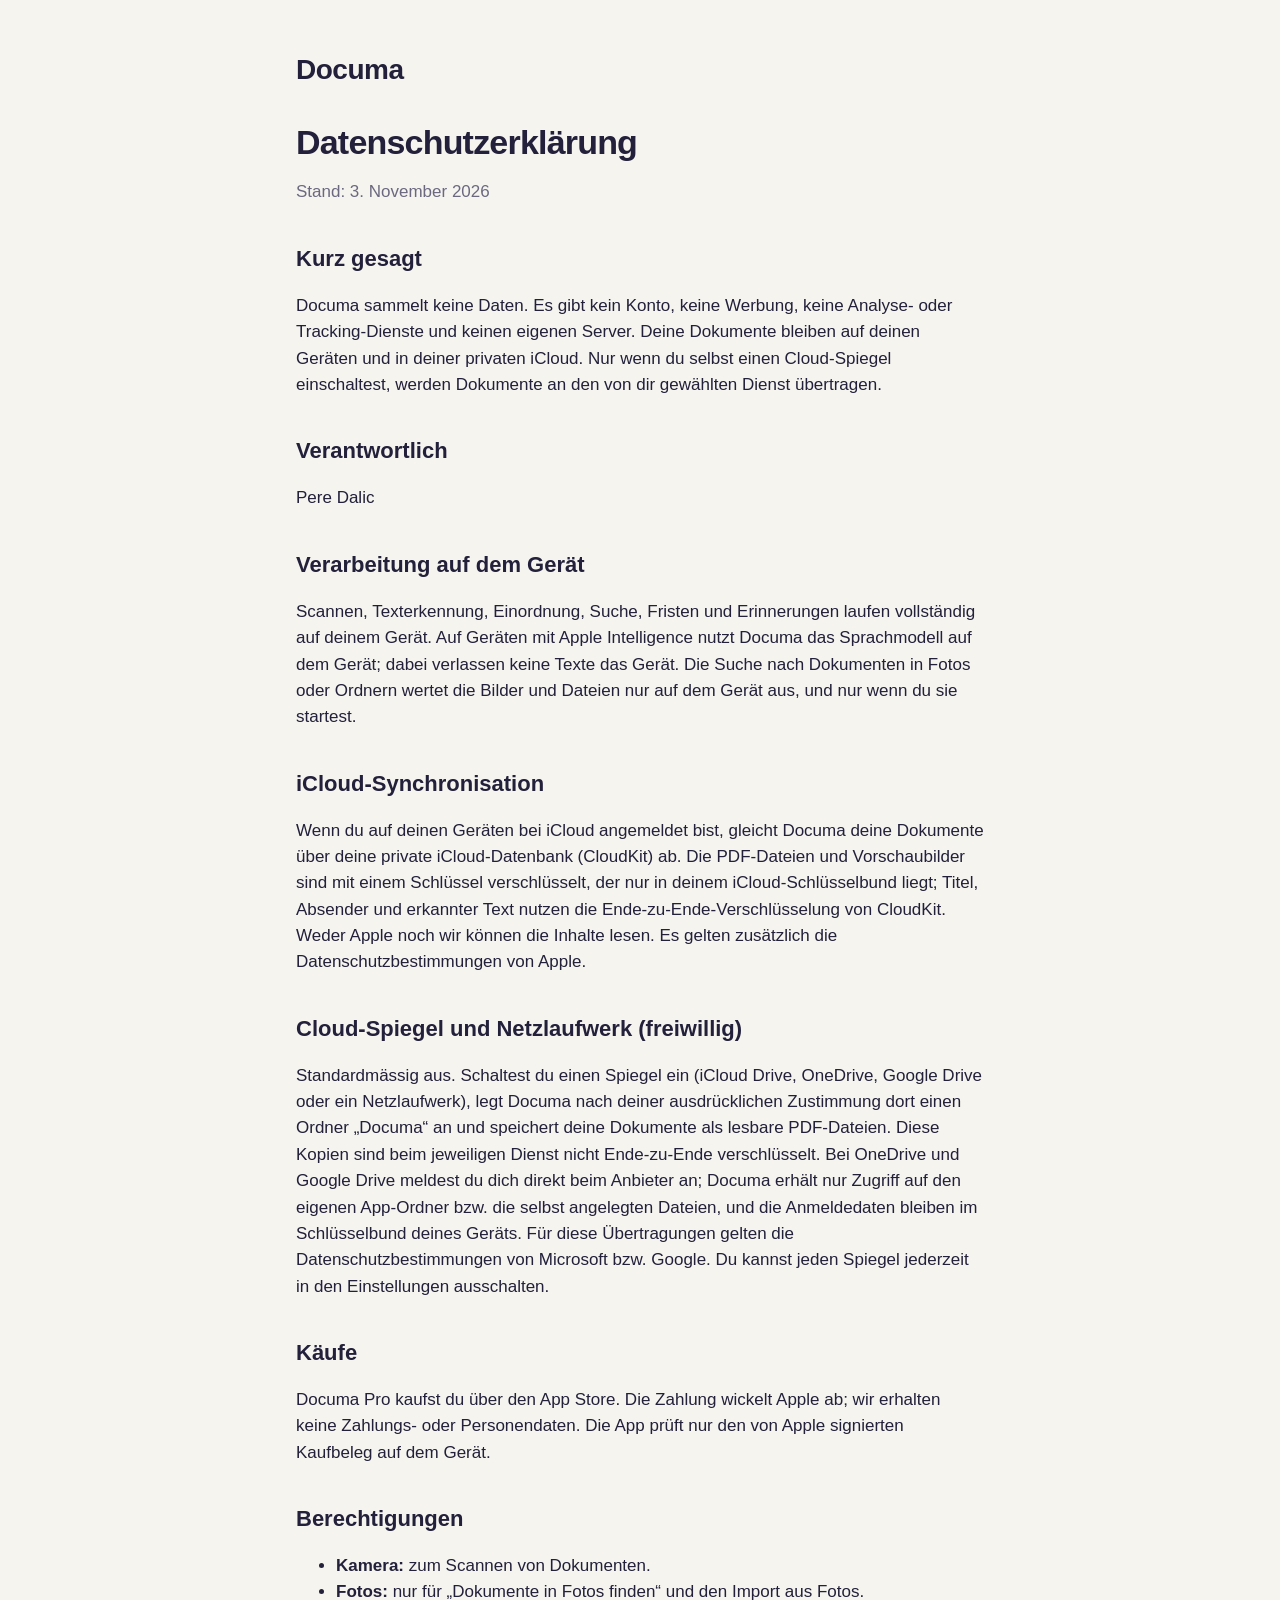
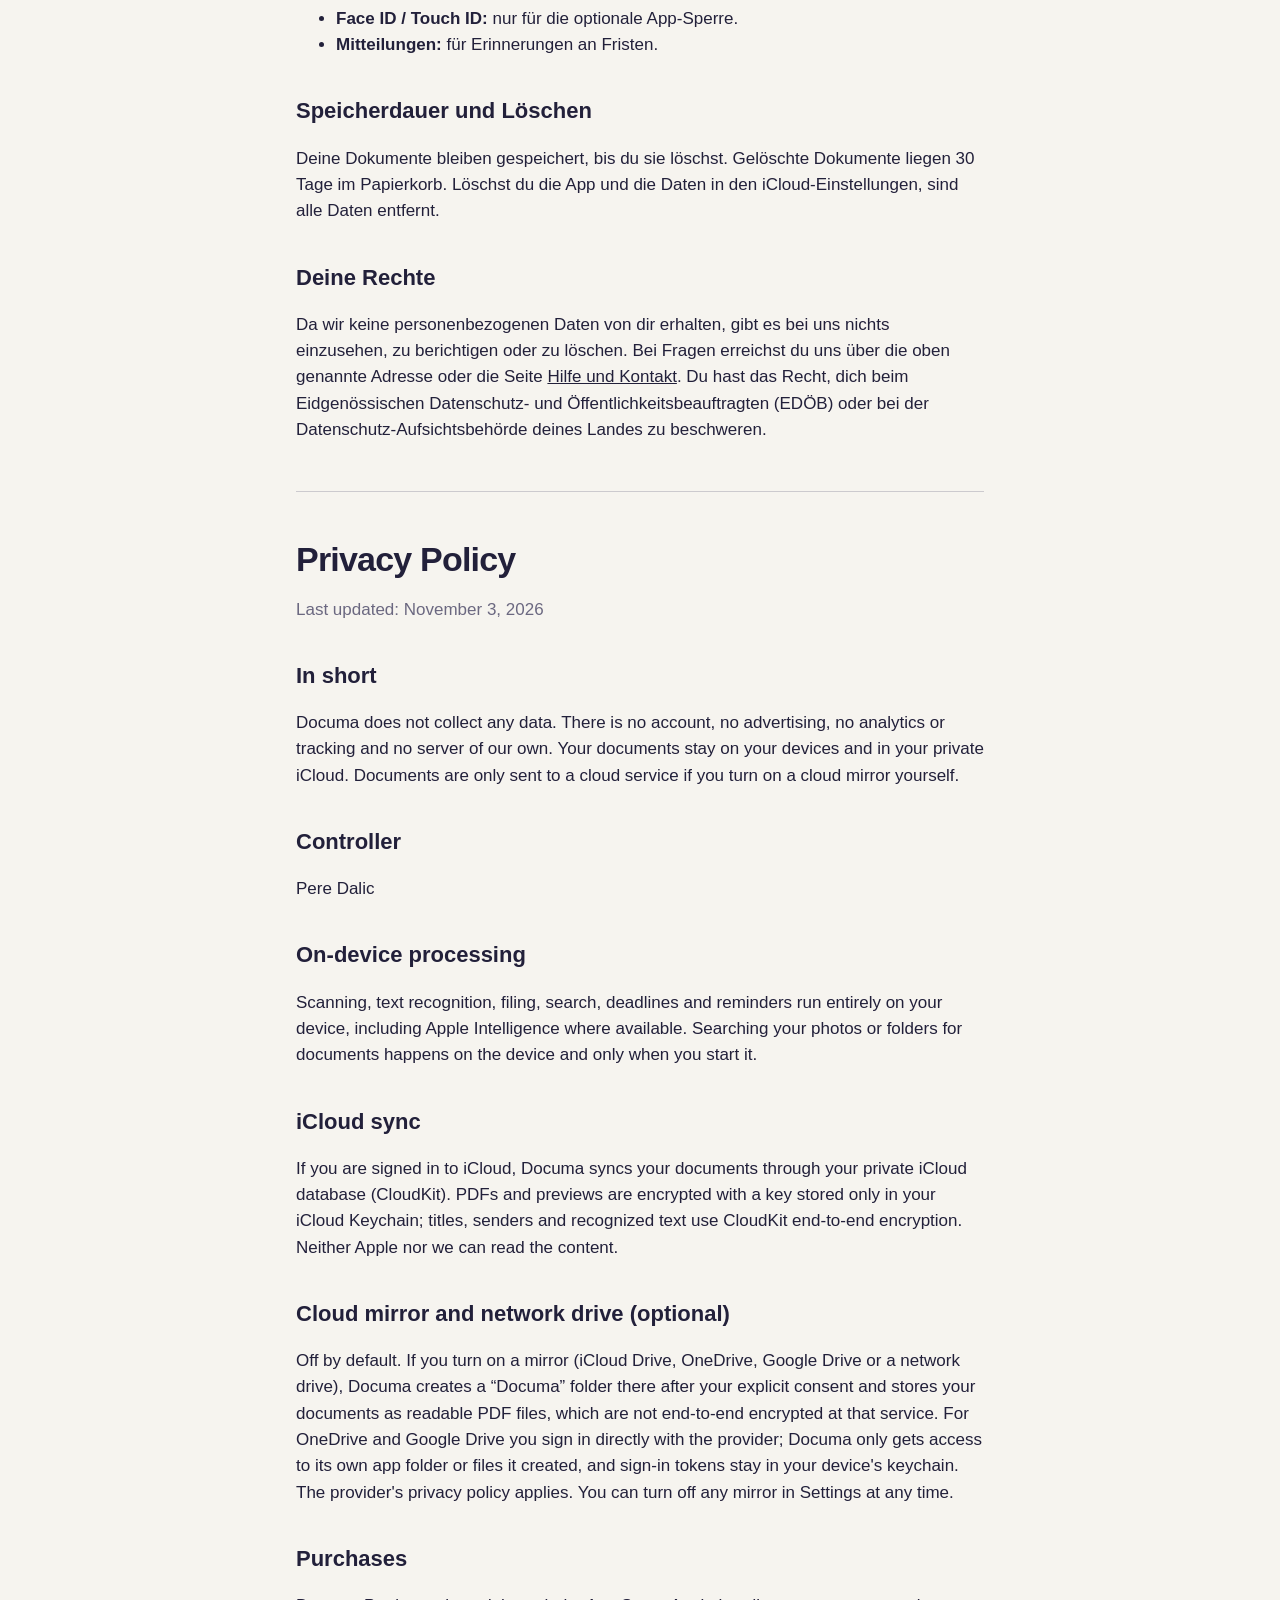
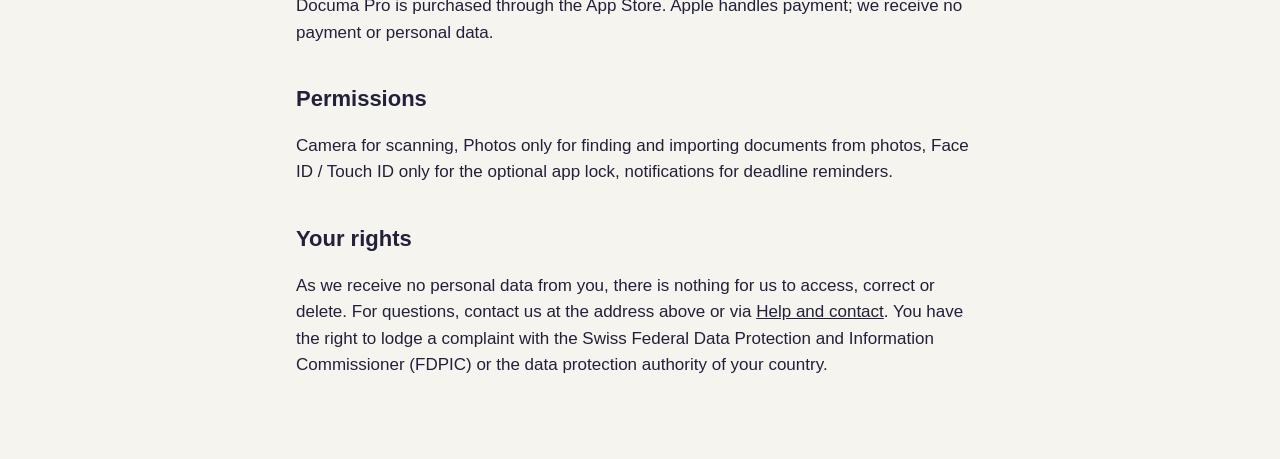
==== datenschutz.html @ 5e6782a6 "Webseite Documa: Startseite, Hilfe, Datenschutzerklärung" ====
<!doctype html>
<html lang="de">
<head>
<meta charset="utf-8">
<meta name="viewport" content="width=device-width, initial-scale=1">
<title>Datenschutz – Documa</title>
<link rel="stylesheet" href="style.css">
</head>
<body>
<main>
  <header><a href="./">Documa</a></header>
  <h1>Datenschutzerklärung</h1>
  <p class="muted">Stand: 3. November 2026</p>

  <h2>Kurz gesagt</h2>
  <p>Documa sammelt keine Daten. Es gibt kein Konto, keine Werbung, keine Analyse- oder Tracking-Dienste und keinen eigenen Server. Deine Dokumente bleiben auf deinen Geräten und in deiner privaten iCloud. Nur wenn du selbst einen Cloud-Spiegel einschaltest, werden Dokumente an den von dir gewählten Dienst übertragen.</p>

  <h2>Verantwortlich</h2>
  <p>Pere Dalic</p>

  <h2>Verarbeitung auf dem Gerät</h2>
  <p>Scannen, Texterkennung, Einordnung, Suche, Fristen und Erinnerungen laufen vollständig auf deinem Gerät. Auf Geräten mit Apple Intelligence nutzt Documa das Sprachmodell auf dem Gerät; dabei verlassen keine Texte das Gerät. Die Suche nach Dokumenten in Fotos oder Ordnern wertet die Bilder und Dateien nur auf dem Gerät aus, und nur wenn du sie startest.</p>

  <h2>iCloud-Synchronisation</h2>
  <p>Wenn du auf deinen Geräten bei iCloud angemeldet bist, gleicht Documa deine Dokumente über deine private iCloud-Datenbank (CloudKit) ab. Die PDF-Dateien und Vorschaubilder sind mit einem Schlüssel verschlüsselt, der nur in deinem iCloud-Schlüsselbund liegt; Titel, Absender und erkannter Text nutzen die Ende-zu-Ende-Verschlüsselung von CloudKit. Weder Apple noch wir können die Inhalte lesen. Es gelten zusätzlich die Datenschutzbestimmungen von Apple.</p>

  <h2>Cloud-Spiegel und Netzlaufwerk (freiwillig)</h2>
  <p>Standardmässig aus. Schaltest du einen Spiegel ein (iCloud Drive, OneDrive, Google Drive oder ein Netzlaufwerk), legt Documa nach deiner ausdrücklichen Zustimmung dort einen Ordner „Documa“ an und speichert deine Dokumente als lesbare PDF-Dateien. Diese Kopien sind beim jeweiligen Dienst nicht Ende-zu-Ende verschlüsselt. Bei OneDrive und Google Drive meldest du dich direkt beim Anbieter an; Documa erhält nur Zugriff auf den eigenen App-Ordner bzw. die selbst angelegten Dateien, und die Anmeldedaten bleiben im Schlüsselbund deines Geräts. Für diese Übertragungen gelten die Datenschutzbestimmungen von Microsoft bzw. Google. Du kannst jeden Spiegel jederzeit in den Einstellungen ausschalten.</p>

  <h2>Käufe</h2>
  <p>Documa Pro kaufst du über den App Store. Die Zahlung wickelt Apple ab; wir erhalten keine Zahlungs- oder Personendaten. Die App prüft nur den von Apple signierten Kaufbeleg auf dem Gerät.</p>

  <h2>Berechtigungen</h2>
  <ul>
    <li><strong>Kamera:</strong> zum Scannen von Dokumenten.</li>
    <li><strong>Fotos:</strong> nur für „Dokumente in Fotos finden“ und den Import aus Fotos.</li>
    <li><strong>Face ID / Touch ID:</strong> nur für die optionale App-Sperre.</li>
    <li><strong>Mitteilungen:</strong> für Erinnerungen an Fristen.</li>
  </ul>

  <h2>Speicherdauer und Löschen</h2>
  <p>Deine Dokumente bleiben gespeichert, bis du sie löschst. Gelöschte Dokumente liegen 30 Tage im Papierkorb. Löschst du die App und die Daten in den iCloud-Einstellungen, sind alle Daten entfernt.</p>

  <h2>Deine Rechte</h2>
  <p>Da wir keine personenbezogenen Daten von dir erhalten, gibt es bei uns nichts einzusehen, zu berichtigen oder zu löschen. Bei Fragen erreichst du uns über die oben genannte Adresse oder die Seite <a href="support.html">Hilfe und Kontakt</a>. Du hast das Recht, dich beim Eidgenössischen Datenschutz- und Öffentlichkeitsbeauftragten (EDÖB) oder bei der Datenschutz-Aufsichtsbehörde deines Landes zu beschweren.</p>

  <hr>
  <section id="en" lang="en">
  <h1>Privacy Policy</h1>
  <p class="muted">Last updated: November 3, 2026</p>
  <h2>In short</h2>
  <p>Documa does not collect any data. There is no account, no advertising, no analytics or tracking and no server of our own. Your documents stay on your devices and in your private iCloud. Documents are only sent to a cloud service if you turn on a cloud mirror yourself.</p>
  <h2>Controller</h2>
  <p>Pere Dalic</p>
  <h2>On-device processing</h2>
  <p>Scanning, text recognition, filing, search, deadlines and reminders run entirely on your device, including Apple Intelligence where available. Searching your photos or folders for documents happens on the device and only when you start it.</p>
  <h2>iCloud sync</h2>
  <p>If you are signed in to iCloud, Documa syncs your documents through your private iCloud database (CloudKit). PDFs and previews are encrypted with a key stored only in your iCloud Keychain; titles, senders and recognized text use CloudKit end-to-end encryption. Neither Apple nor we can read the content.</p>
  <h2>Cloud mirror and network drive (optional)</h2>
  <p>Off by default. If you turn on a mirror (iCloud Drive, OneDrive, Google Drive or a network drive), Documa creates a “Documa” folder there after your explicit consent and stores your documents as readable PDF files, which are not end-to-end encrypted at that service. For OneDrive and Google Drive you sign in directly with the provider; Documa only gets access to its own app folder or files it created, and sign-in tokens stay in your device's keychain. The provider's privacy policy applies. You can turn off any mirror in Settings at any time.</p>
  <h2>Purchases</h2>
  <p>Documa Pro is purchased through the App Store. Apple handles payment; we receive no payment or personal data.</p>
  <h2>Permissions</h2>
  <p>Camera for scanning, Photos only for finding and importing documents from photos, Face ID / Touch ID only for the optional app lock, notifications for deadline reminders.</p>
  <h2>Your rights</h2>
  <p>As we receive no personal data from you, there is nothing for us to access, correct or delete. For questions, contact us at the address above or via <a href="support.html#en">Help and contact</a>. You have the right to lodge a complaint with the Swiss Federal Data Protection and Information Commissioner (FDPIC) or the data protection authority of your country.</p>
  </section>
</main>
</body>
</html>
---- style.css ----
:root {
  --paper: #f6f4ef;
  --surface: #ffffff;
  --ink: #22203a;
  --muted: #6b6880;
  --accent: #ffc94a;
}
@media (prefers-color-scheme: dark) {
  :root { --paper: #18172a; --surface: #25243b; --ink: #f1eff8; --muted: #a9a6bf; }
}
* { box-sizing: border-box; }
body {
  margin: 0;
  background: var(--paper);
  color: var(--ink);
  font: 17px/1.55 -apple-system, BlinkMacSystemFont, "Segoe UI", Roboto, sans-serif;
}
main { max-width: 720px; margin: 0 auto; padding: 48px 16px 64px; }
header a { color: var(--ink); text-decoration: none; font-weight: 800; font-size: 28px; letter-spacing: -0.5px; }
h1 { font-size: 34px; line-height: 1.15; letter-spacing: -0.8px; margin: 32px 0 8px; }
h2 { font-size: 22px; margin: 36px 0 8px; }
h3 { font-size: 17px; margin: 24px 0 4px; }
p, li { color: var(--ink); }
.muted { color: var(--muted); }
.card { background: var(--surface); border-radius: 20px; padding: 20px 24px; margin: 16px 0; }
a { color: var(--ink); }
.button { display: inline-block; background: var(--accent); color: #22203a; font-weight: 700; padding: 12px 22px; border-radius: 999px; text-decoration: none; }
nav { display: flex; gap: 20px; flex-wrap: wrap; margin-top: 8px; }
hr { border: 0; border-top: 1px solid color-mix(in srgb, var(--muted) 30%, transparent); margin: 48px 0; }
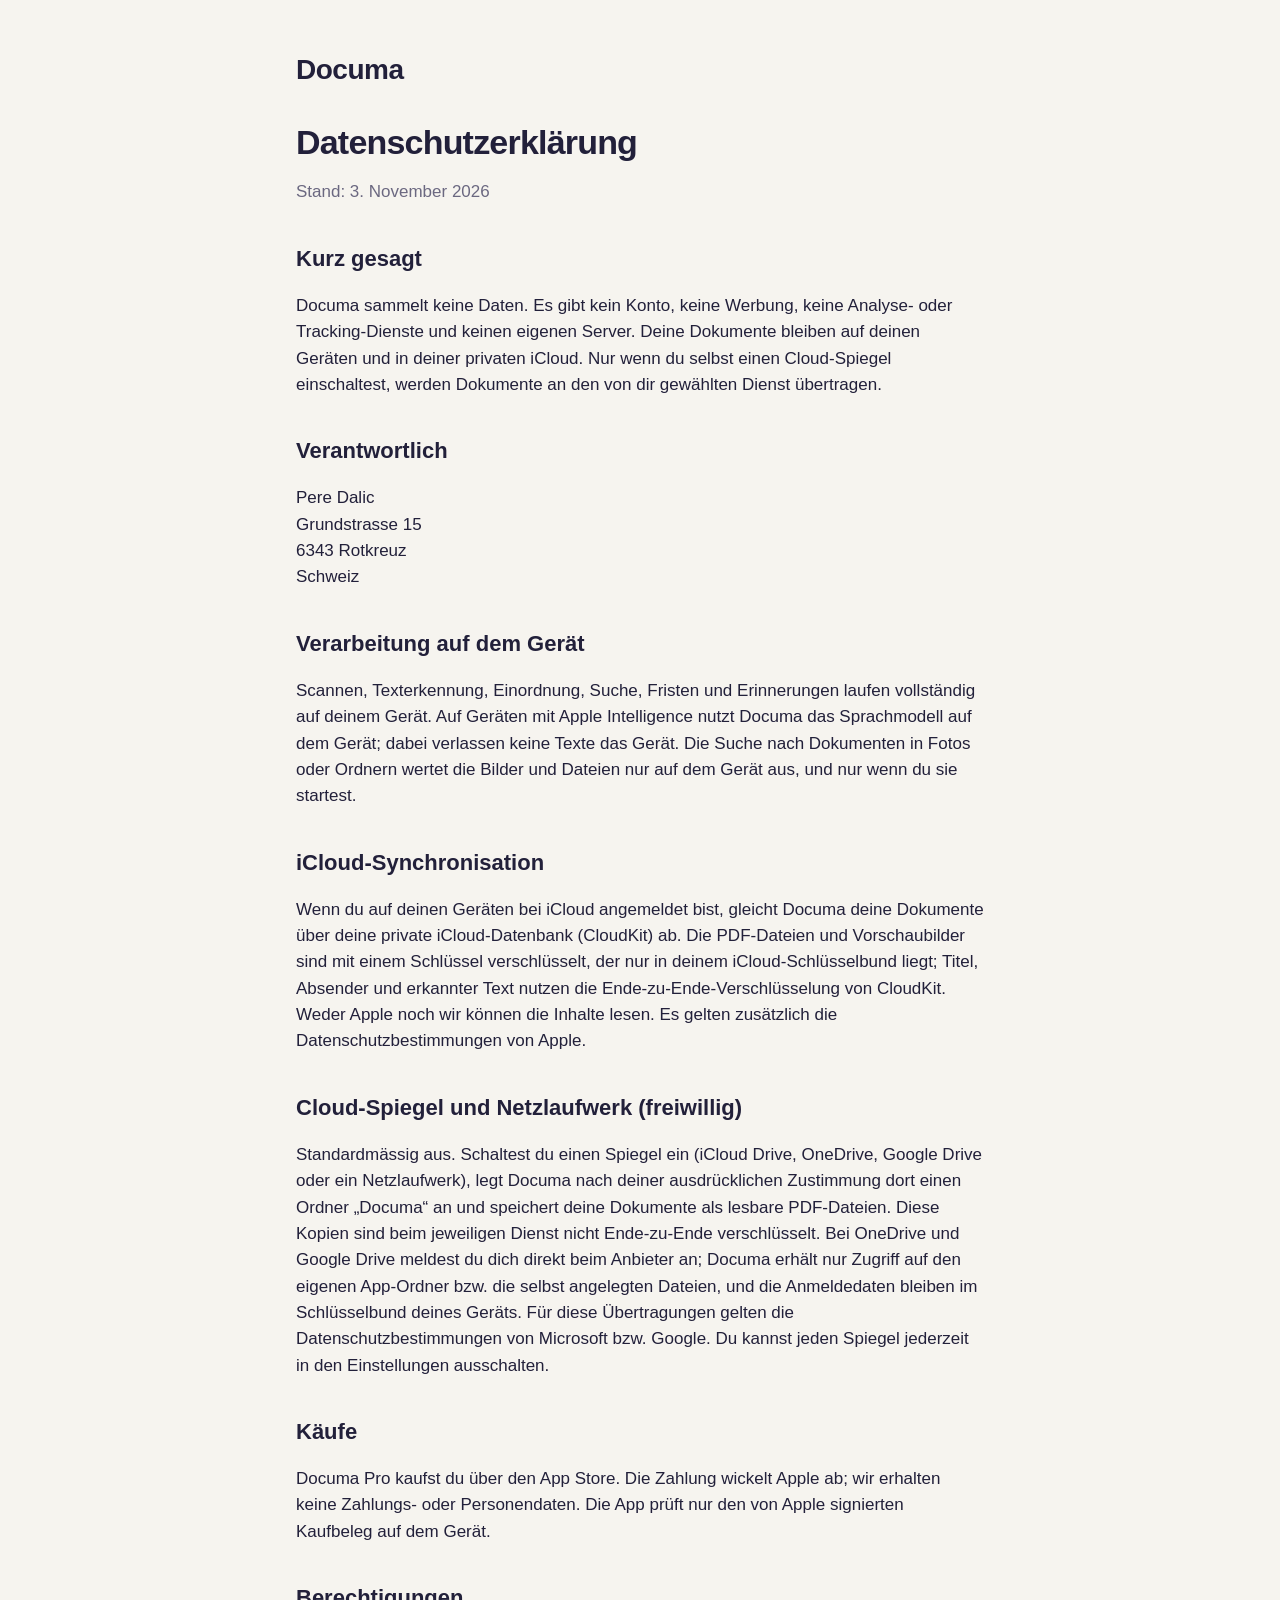
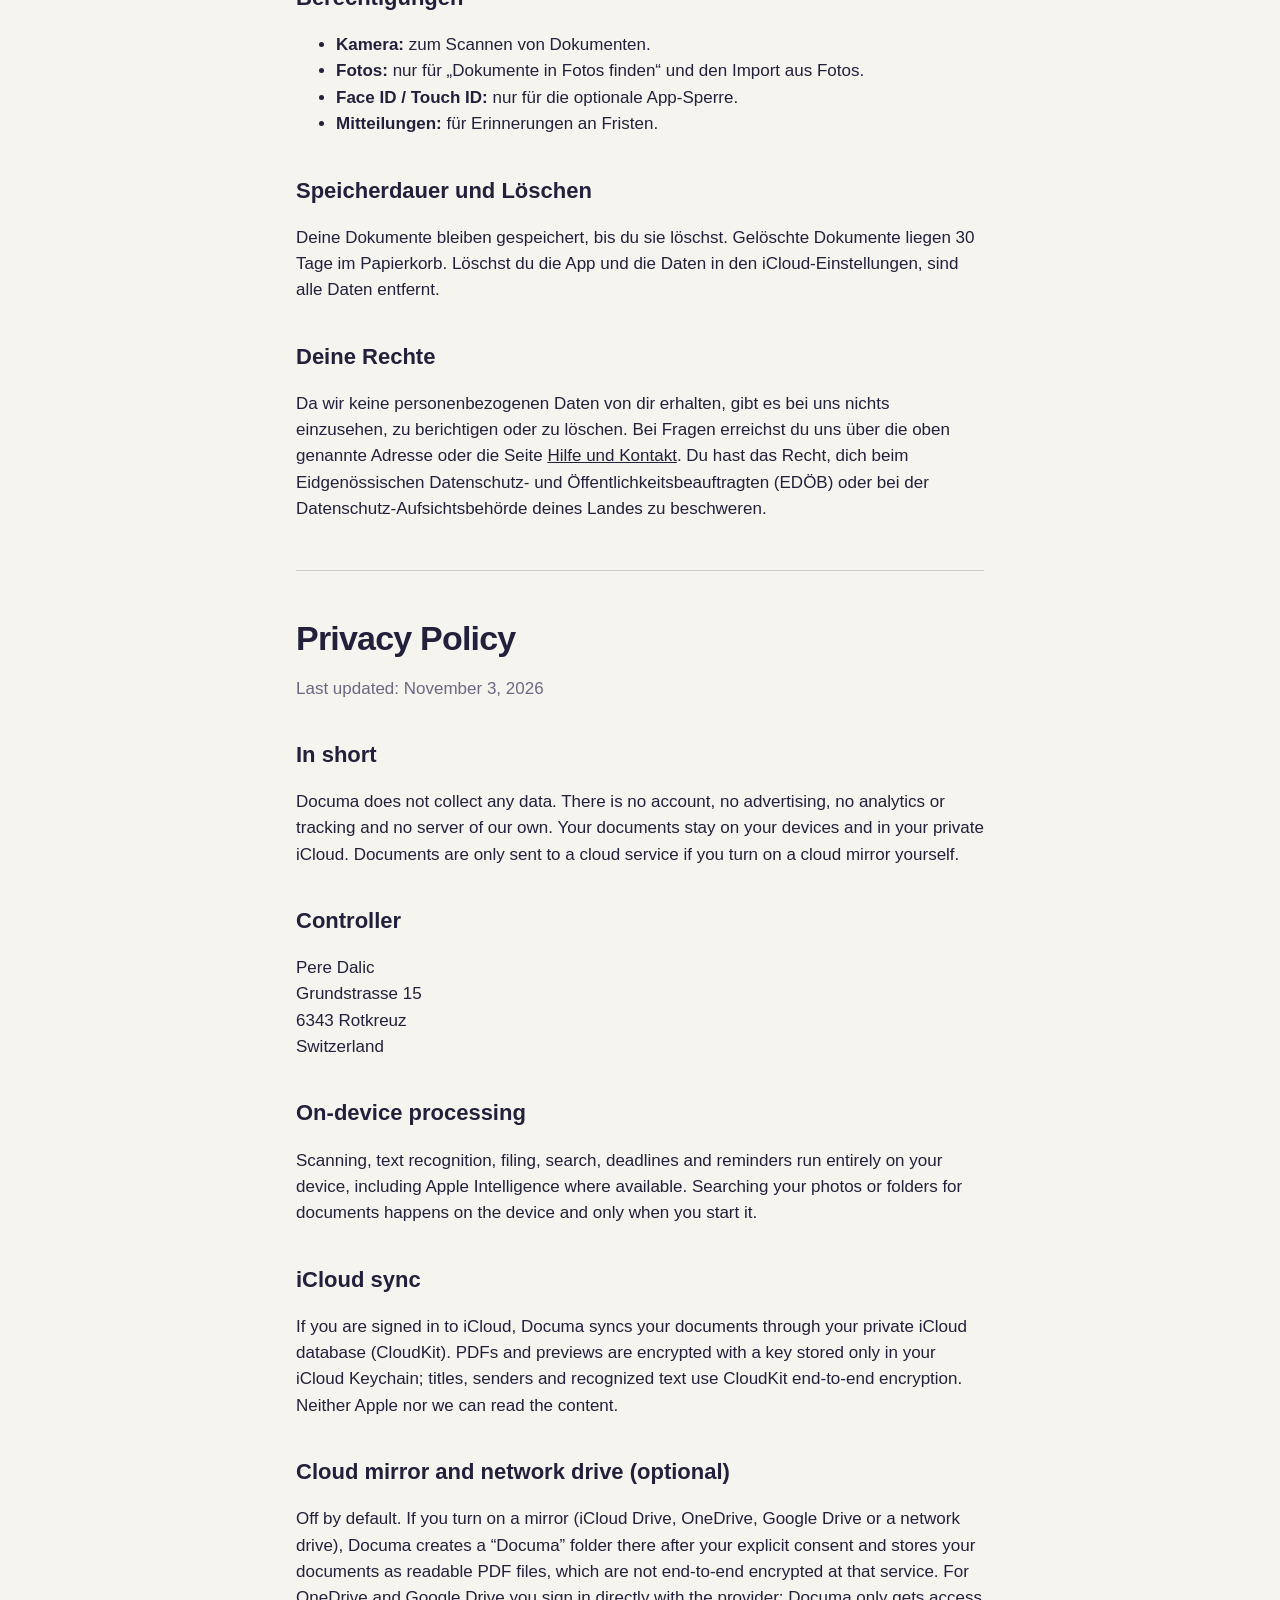
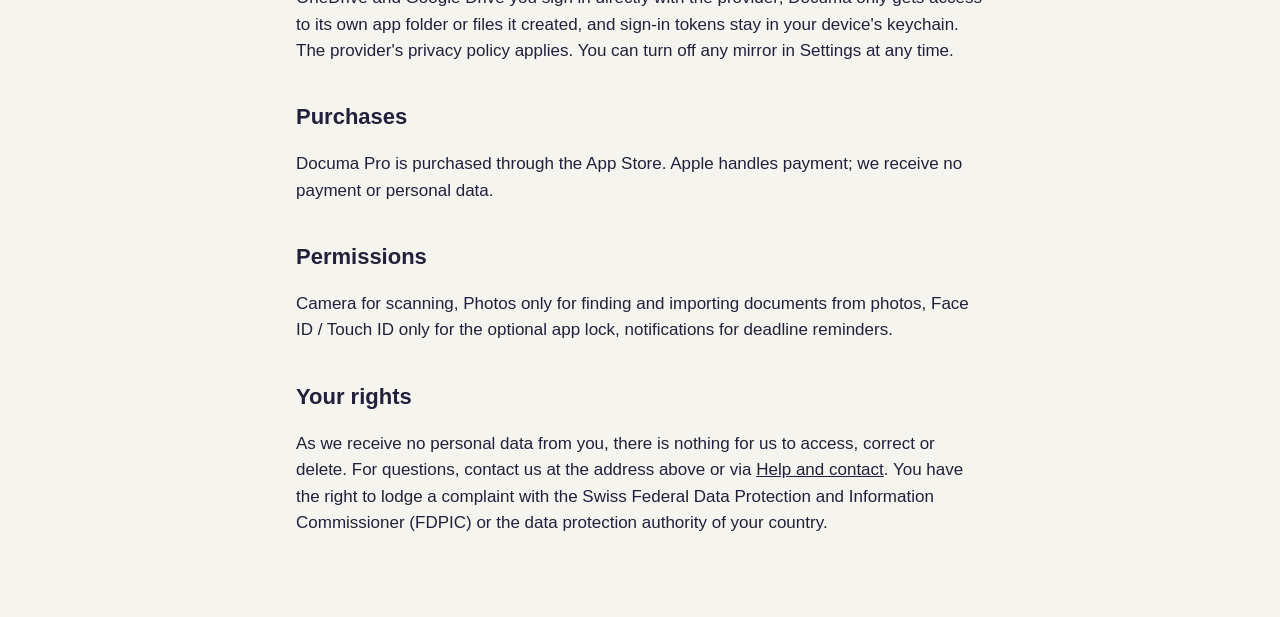
==== commit 9d06fa10: "Webseite Documa: Startseite, Hilfe, Datenschutzerklärung" ====
--- a/datenschutz.html
+++ b/datenschutz.html
@@ -16,7 +16,7 @@
   <p>Documa sammelt keine Daten. Es gibt kein Konto, keine Werbung, keine Analyse- oder Tracking-Dienste und keinen eigenen Server. Deine Dokumente bleiben auf deinen Geräten und in deiner privaten iCloud. Nur wenn du selbst einen Cloud-Spiegel einschaltest, werden Dokumente an den von dir gewählten Dienst übertragen.</p>
 
   <h2>Verantwortlich</h2>
-  <p>Pere Dalic</p>
+  <p>Pere Dalic<br>Grundstrasse 15<br>6343 Rotkreuz<br>Schweiz</p>
 
   <h2>Verarbeitung auf dem Gerät</h2>
   <p>Scannen, Texterkennung, Einordnung, Suche, Fristen und Erinnerungen laufen vollständig auf deinem Gerät. Auf Geräten mit Apple Intelligence nutzt Documa das Sprachmodell auf dem Gerät; dabei verlassen keine Texte das Gerät. Die Suche nach Dokumenten in Fotos oder Ordnern wertet die Bilder und Dateien nur auf dem Gerät aus, und nur wenn du sie startest.</p>
@@ -51,7 +51,7 @@
   <h2>In short</h2>
   <p>Documa does not collect any data. There is no account, no advertising, no analytics or tracking and no server of our own. Your documents stay on your devices and in your private iCloud. Documents are only sent to a cloud service if you turn on a cloud mirror yourself.</p>
   <h2>Controller</h2>
-  <p>Pere Dalic</p>
+  <p>Pere Dalic<br>Grundstrasse 15<br>6343 Rotkreuz<br>Switzerland</p>
   <h2>On-device processing</h2>
   <p>Scanning, text recognition, filing, search, deadlines and reminders run entirely on your device, including Apple Intelligence where available. Searching your photos or folders for documents happens on the device and only when you start it.</p>
   <h2>iCloud sync</h2>
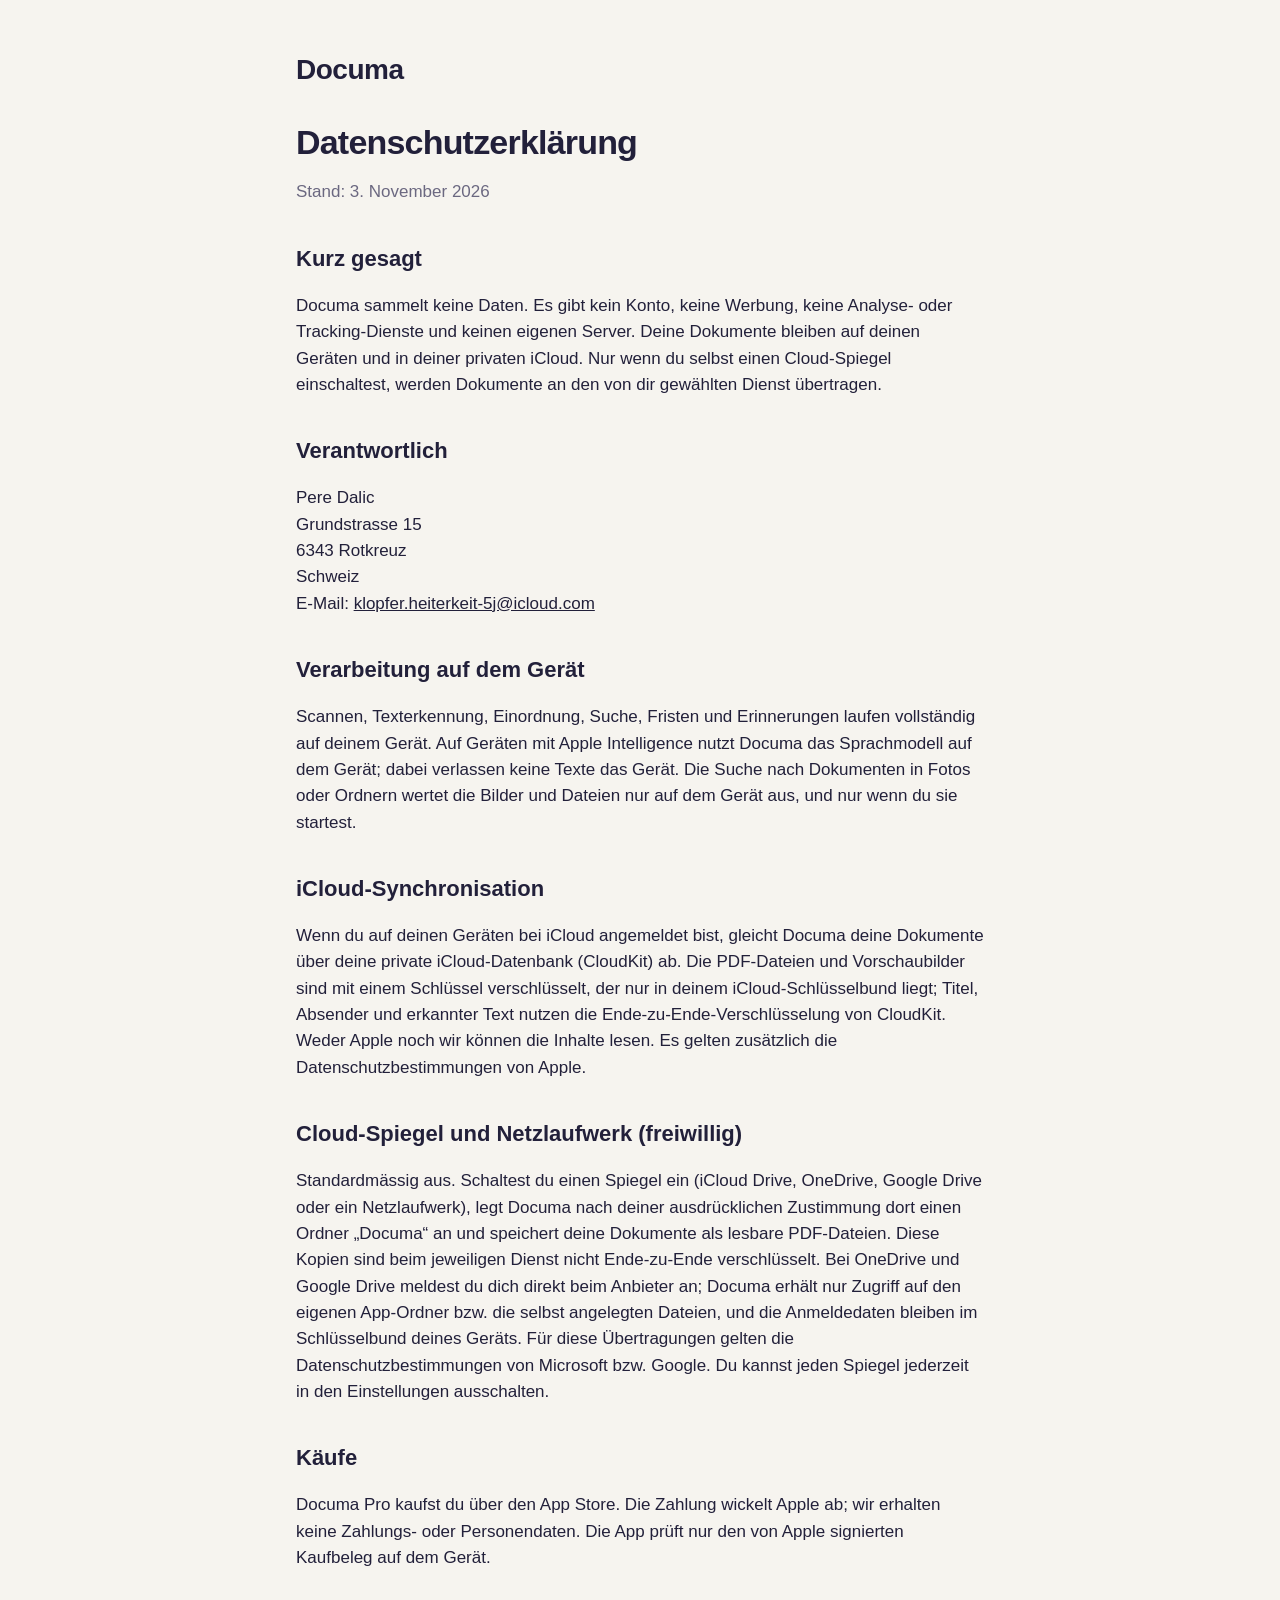
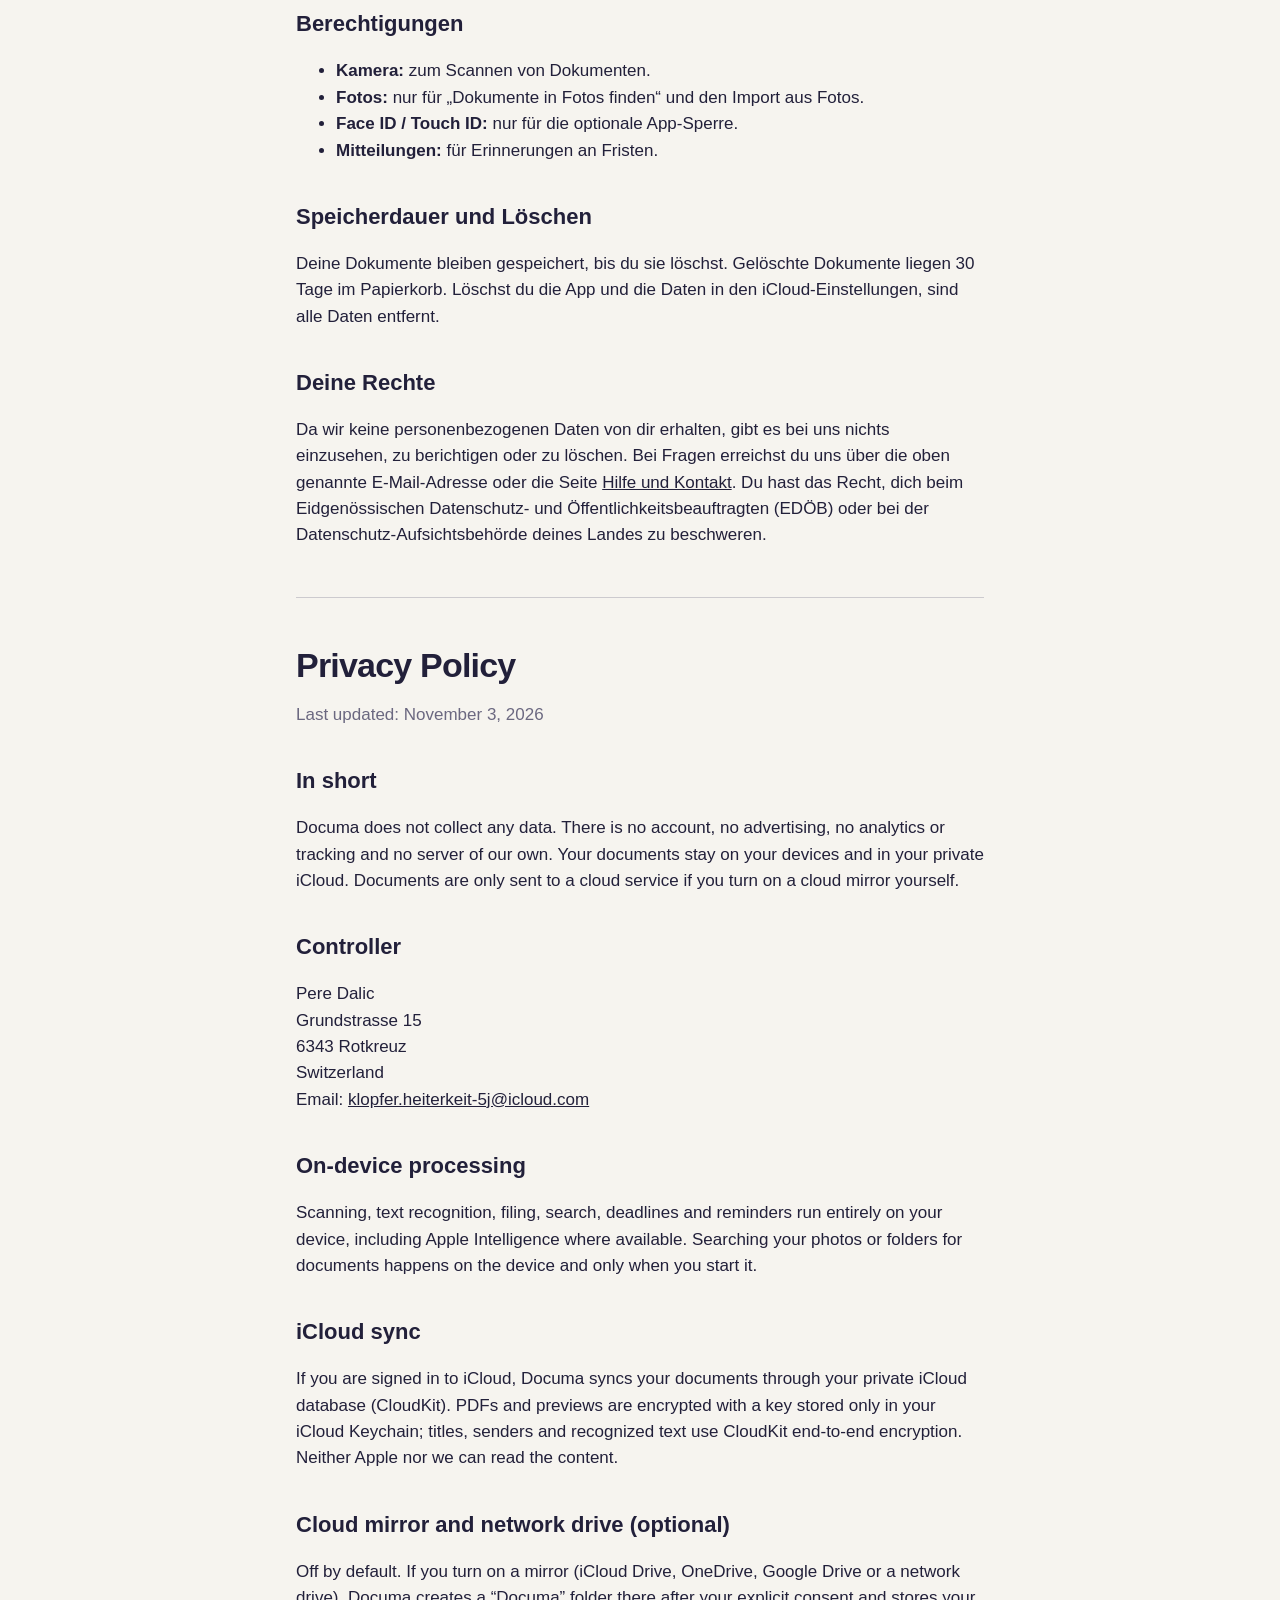
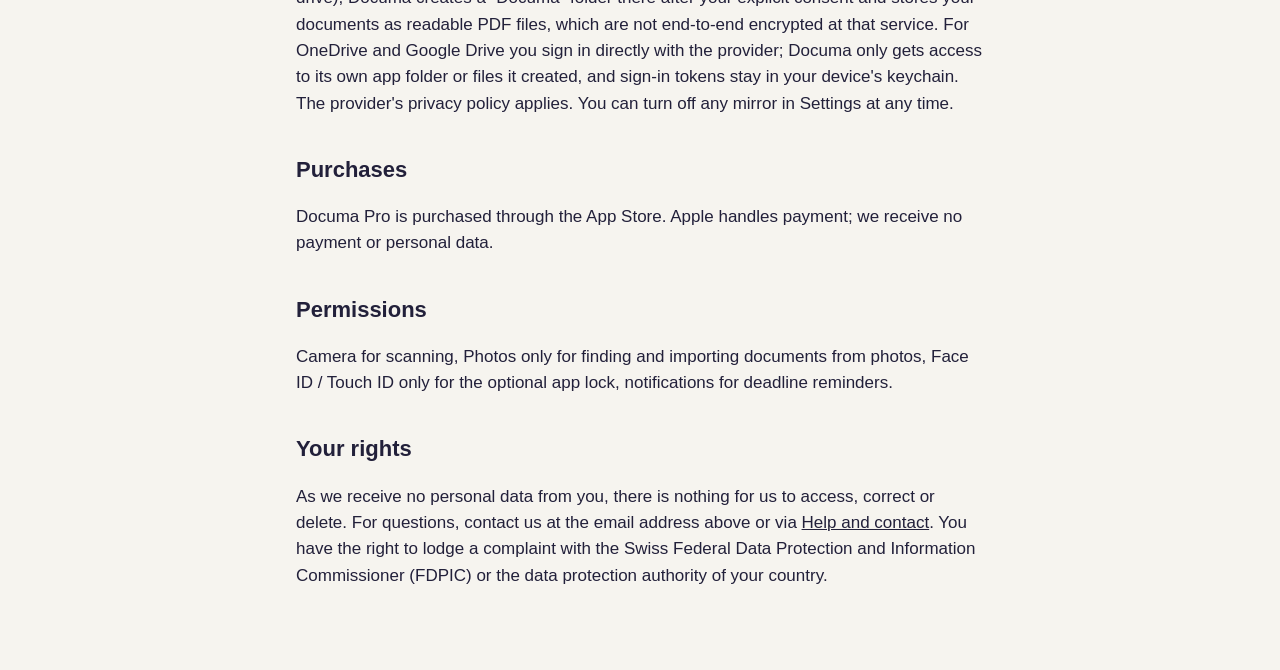
==== commit 8669700e: "Kontakt-E-Mail ergänzt" ====
--- a/datenschutz.html
+++ b/datenschutz.html
@@ -16,7 +16,7 @@
   <p>Documa sammelt keine Daten. Es gibt kein Konto, keine Werbung, keine Analyse- oder Tracking-Dienste und keinen eigenen Server. Deine Dokumente bleiben auf deinen Geräten und in deiner privaten iCloud. Nur wenn du selbst einen Cloud-Spiegel einschaltest, werden Dokumente an den von dir gewählten Dienst übertragen.</p>
 
   <h2>Verantwortlich</h2>
-  <p>Pere Dalic<br>Grundstrasse 15<br>6343 Rotkreuz<br>Schweiz</p>
+  <p>Pere Dalic<br>Grundstrasse 15<br>6343 Rotkreuz<br>Schweiz<br>E-Mail: <a href="mailto:klopfer.heiterkeit-5j@icloud.com">klopfer.heiterkeit-5j@icloud.com</a></p>
 
   <h2>Verarbeitung auf dem Gerät</h2>
   <p>Scannen, Texterkennung, Einordnung, Suche, Fristen und Erinnerungen laufen vollständig auf deinem Gerät. Auf Geräten mit Apple Intelligence nutzt Documa das Sprachmodell auf dem Gerät; dabei verlassen keine Texte das Gerät. Die Suche nach Dokumenten in Fotos oder Ordnern wertet die Bilder und Dateien nur auf dem Gerät aus, und nur wenn du sie startest.</p>
@@ -42,7 +42,7 @@
   <p>Deine Dokumente bleiben gespeichert, bis du sie löschst. Gelöschte Dokumente liegen 30 Tage im Papierkorb. Löschst du die App und die Daten in den iCloud-Einstellungen, sind alle Daten entfernt.</p>
 
   <h2>Deine Rechte</h2>
-  <p>Da wir keine personenbezogenen Daten von dir erhalten, gibt es bei uns nichts einzusehen, zu berichtigen oder zu löschen. Bei Fragen erreichst du uns über die oben genannte Adresse oder die Seite <a href="support.html">Hilfe und Kontakt</a>. Du hast das Recht, dich beim Eidgenössischen Datenschutz- und Öffentlichkeitsbeauftragten (EDÖB) oder bei der Datenschutz-Aufsichtsbehörde deines Landes zu beschweren.</p>
+  <p>Da wir keine personenbezogenen Daten von dir erhalten, gibt es bei uns nichts einzusehen, zu berichtigen oder zu löschen. Bei Fragen erreichst du uns über die oben genannte E-Mail-Adresse oder die Seite <a href="support.html">Hilfe und Kontakt</a>. Du hast das Recht, dich beim Eidgenössischen Datenschutz- und Öffentlichkeitsbeauftragten (EDÖB) oder bei der Datenschutz-Aufsichtsbehörde deines Landes zu beschweren.</p>
 
   <hr>
   <section id="en" lang="en">
@@ -51,7 +51,7 @@
   <h2>In short</h2>
   <p>Documa does not collect any data. There is no account, no advertising, no analytics or tracking and no server of our own. Your documents stay on your devices and in your private iCloud. Documents are only sent to a cloud service if you turn on a cloud mirror yourself.</p>
   <h2>Controller</h2>
-  <p>Pere Dalic<br>Grundstrasse 15<br>6343 Rotkreuz<br>Switzerland</p>
+  <p>Pere Dalic<br>Grundstrasse 15<br>6343 Rotkreuz<br>Switzerland<br>Email: <a href="mailto:klopfer.heiterkeit-5j@icloud.com">klopfer.heiterkeit-5j@icloud.com</a></p>
   <h2>On-device processing</h2>
   <p>Scanning, text recognition, filing, search, deadlines and reminders run entirely on your device, including Apple Intelligence where available. Searching your photos or folders for documents happens on the device and only when you start it.</p>
   <h2>iCloud sync</h2>
@@ -63,7 +63,7 @@
   <h2>Permissions</h2>
   <p>Camera for scanning, Photos only for finding and importing documents from photos, Face ID / Touch ID only for the optional app lock, notifications for deadline reminders.</p>
   <h2>Your rights</h2>
-  <p>As we receive no personal data from you, there is nothing for us to access, correct or delete. For questions, contact us at the address above or via <a href="support.html#en">Help and contact</a>. You have the right to lodge a complaint with the Swiss Federal Data Protection and Information Commissioner (FDPIC) or the data protection authority of your country.</p>
+  <p>As we receive no personal data from you, there is nothing for us to access, correct or delete. For questions, contact us at the email address above or via <a href="support.html#en">Help and contact</a>. You have the right to lodge a complaint with the Swiss Federal Data Protection and Information Commissioner (FDPIC) or the data protection authority of your country.</p>
   </section>
 </main>
 </body>
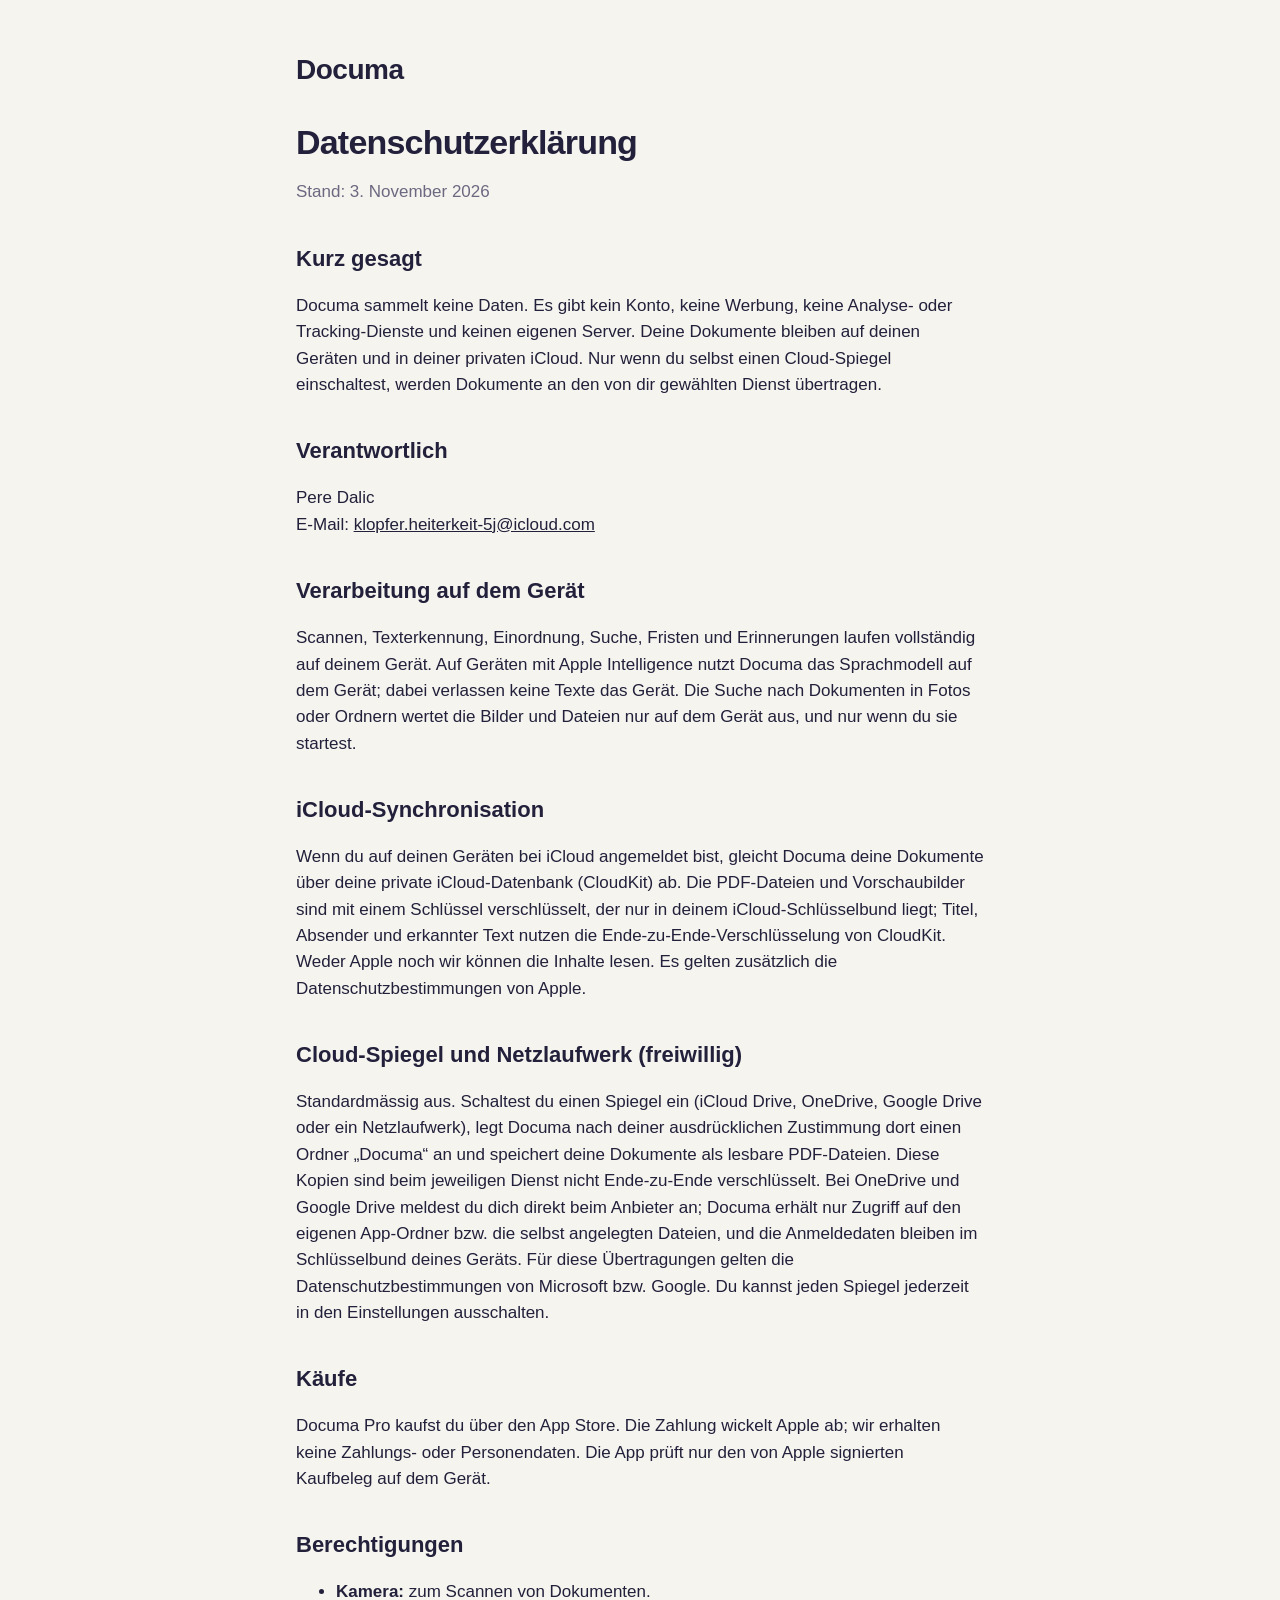
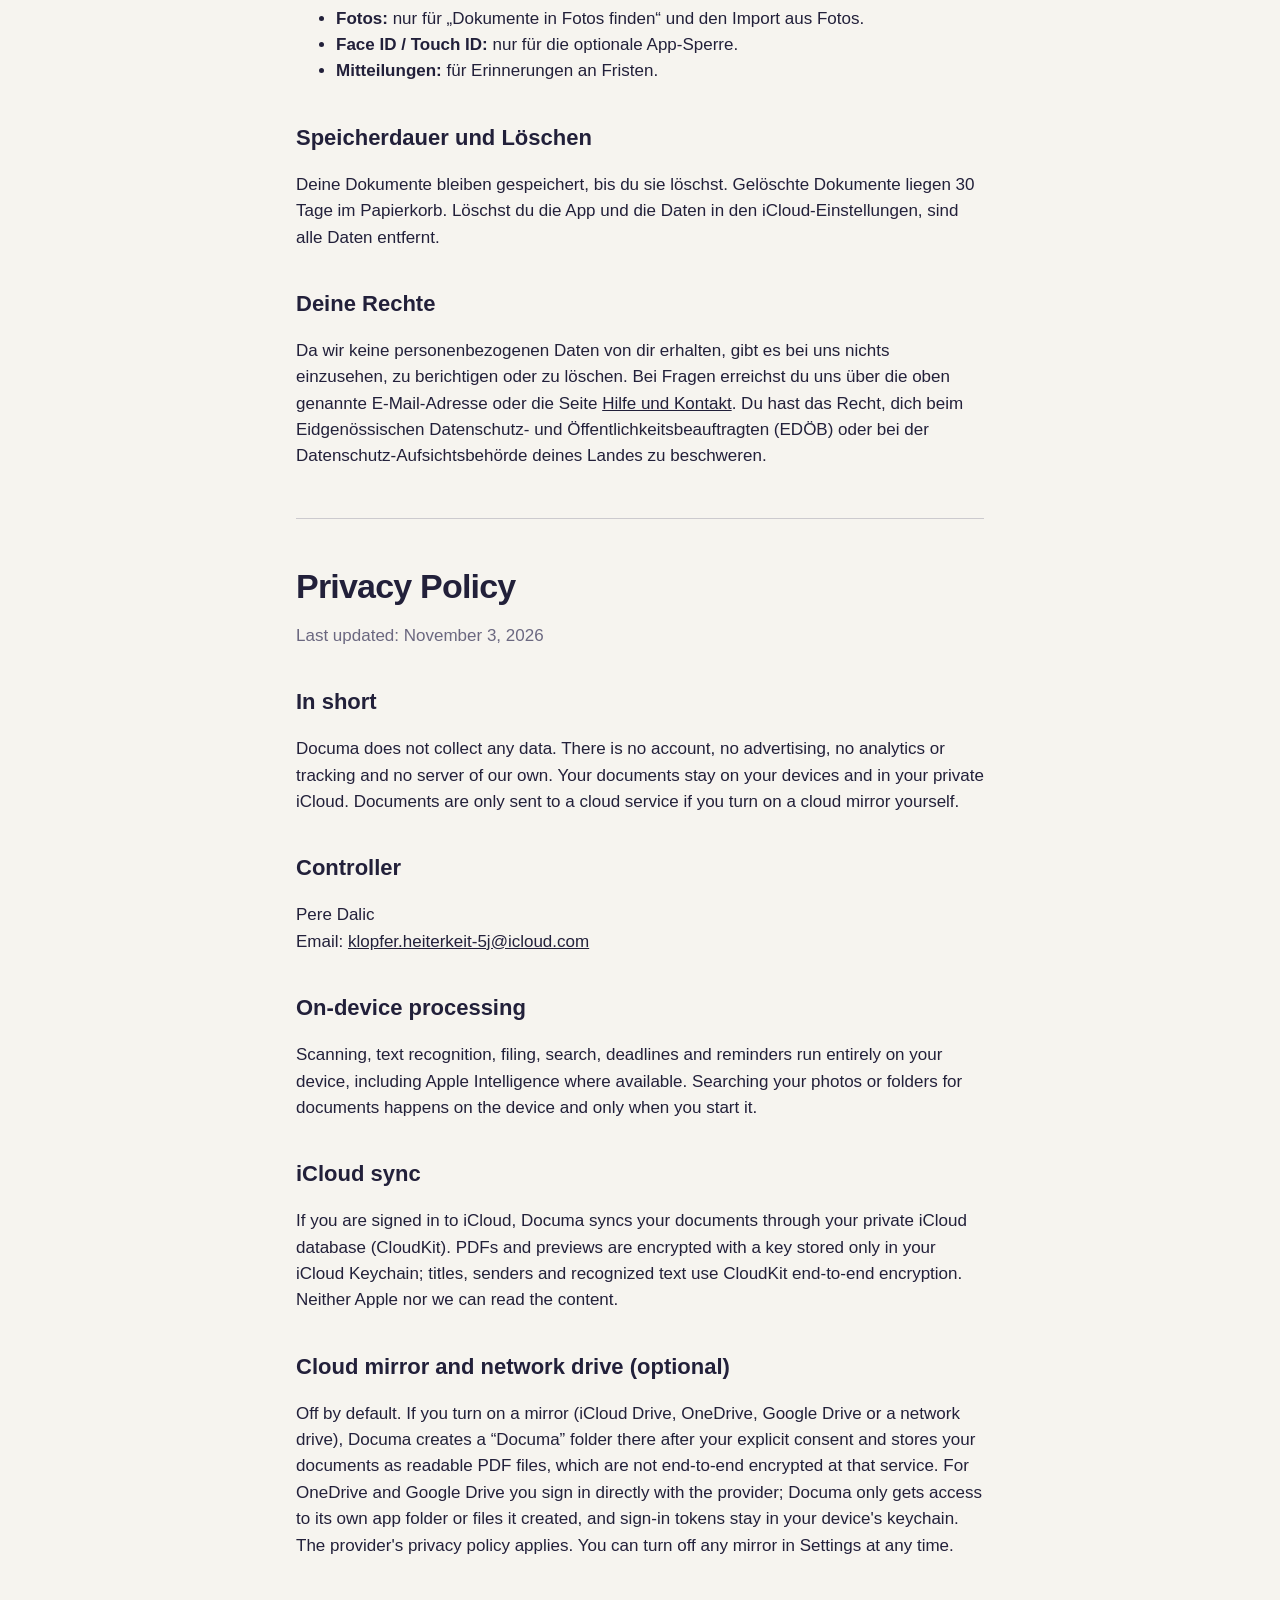
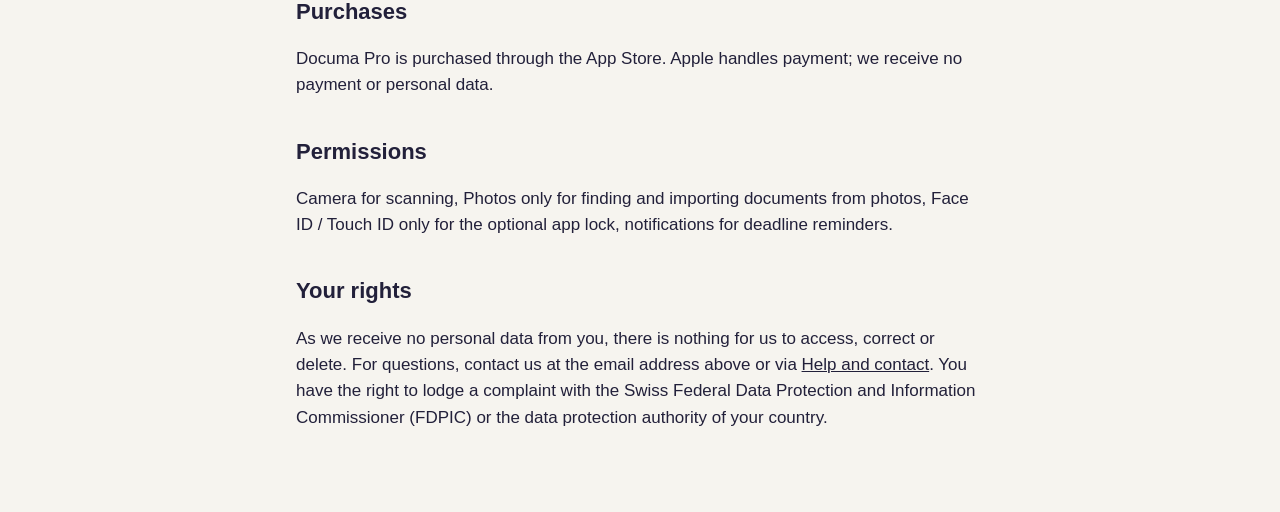
==== commit 88a56399: "Kontakt-E-Mail ergänzt" ====
--- a/datenschutz.html
+++ b/datenschutz.html
@@ -16,7 +16,7 @@
   <p>Documa sammelt keine Daten. Es gibt kein Konto, keine Werbung, keine Analyse- oder Tracking-Dienste und keinen eigenen Server. Deine Dokumente bleiben auf deinen Geräten und in deiner privaten iCloud. Nur wenn du selbst einen Cloud-Spiegel einschaltest, werden Dokumente an den von dir gewählten Dienst übertragen.</p>
 
   <h2>Verantwortlich</h2>
-  <p>Pere Dalic<br>Grundstrasse 15<br>6343 Rotkreuz<br>Schweiz<br>E-Mail: <a href="mailto:klopfer.heiterkeit-5j@icloud.com">klopfer.heiterkeit-5j@icloud.com</a></p>
+  <p>Pere Dalic<br>E-Mail: <a href="mailto:klopfer.heiterkeit-5j@icloud.com">klopfer.heiterkeit-5j@icloud.com</a></p>
 
   <h2>Verarbeitung auf dem Gerät</h2>
   <p>Scannen, Texterkennung, Einordnung, Suche, Fristen und Erinnerungen laufen vollständig auf deinem Gerät. Auf Geräten mit Apple Intelligence nutzt Documa das Sprachmodell auf dem Gerät; dabei verlassen keine Texte das Gerät. Die Suche nach Dokumenten in Fotos oder Ordnern wertet die Bilder und Dateien nur auf dem Gerät aus, und nur wenn du sie startest.</p>
@@ -51,7 +51,7 @@
   <h2>In short</h2>
   <p>Documa does not collect any data. There is no account, no advertising, no analytics or tracking and no server of our own. Your documents stay on your devices and in your private iCloud. Documents are only sent to a cloud service if you turn on a cloud mirror yourself.</p>
   <h2>Controller</h2>
-  <p>Pere Dalic<br>Grundstrasse 15<br>6343 Rotkreuz<br>Switzerland<br>Email: <a href="mailto:klopfer.heiterkeit-5j@icloud.com">klopfer.heiterkeit-5j@icloud.com</a></p>
+  <p>Pere Dalic<br>Email: <a href="mailto:klopfer.heiterkeit-5j@icloud.com">klopfer.heiterkeit-5j@icloud.com</a></p>
   <h2>On-device processing</h2>
   <p>Scanning, text recognition, filing, search, deadlines and reminders run entirely on your device, including Apple Intelligence where available. Searching your photos or folders for documents happens on the device and only when you start it.</p>
   <h2>iCloud sync</h2>
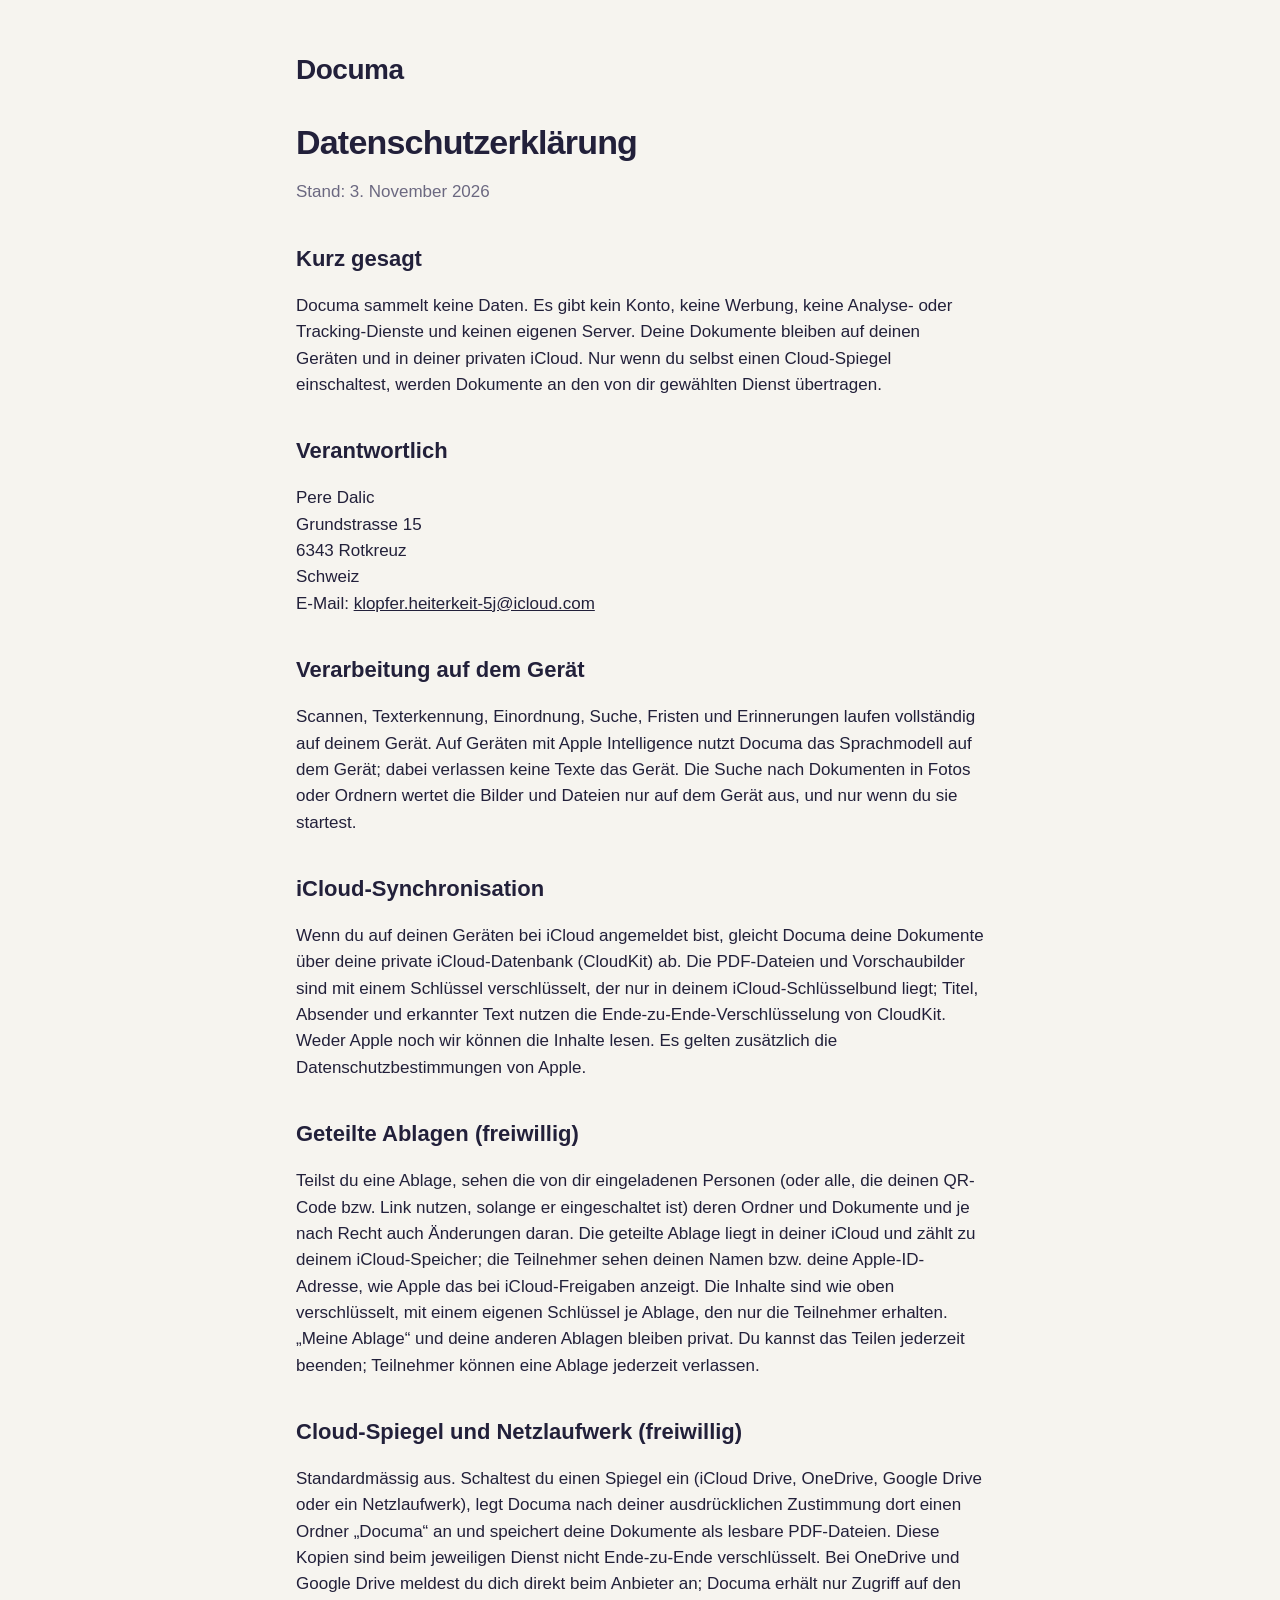
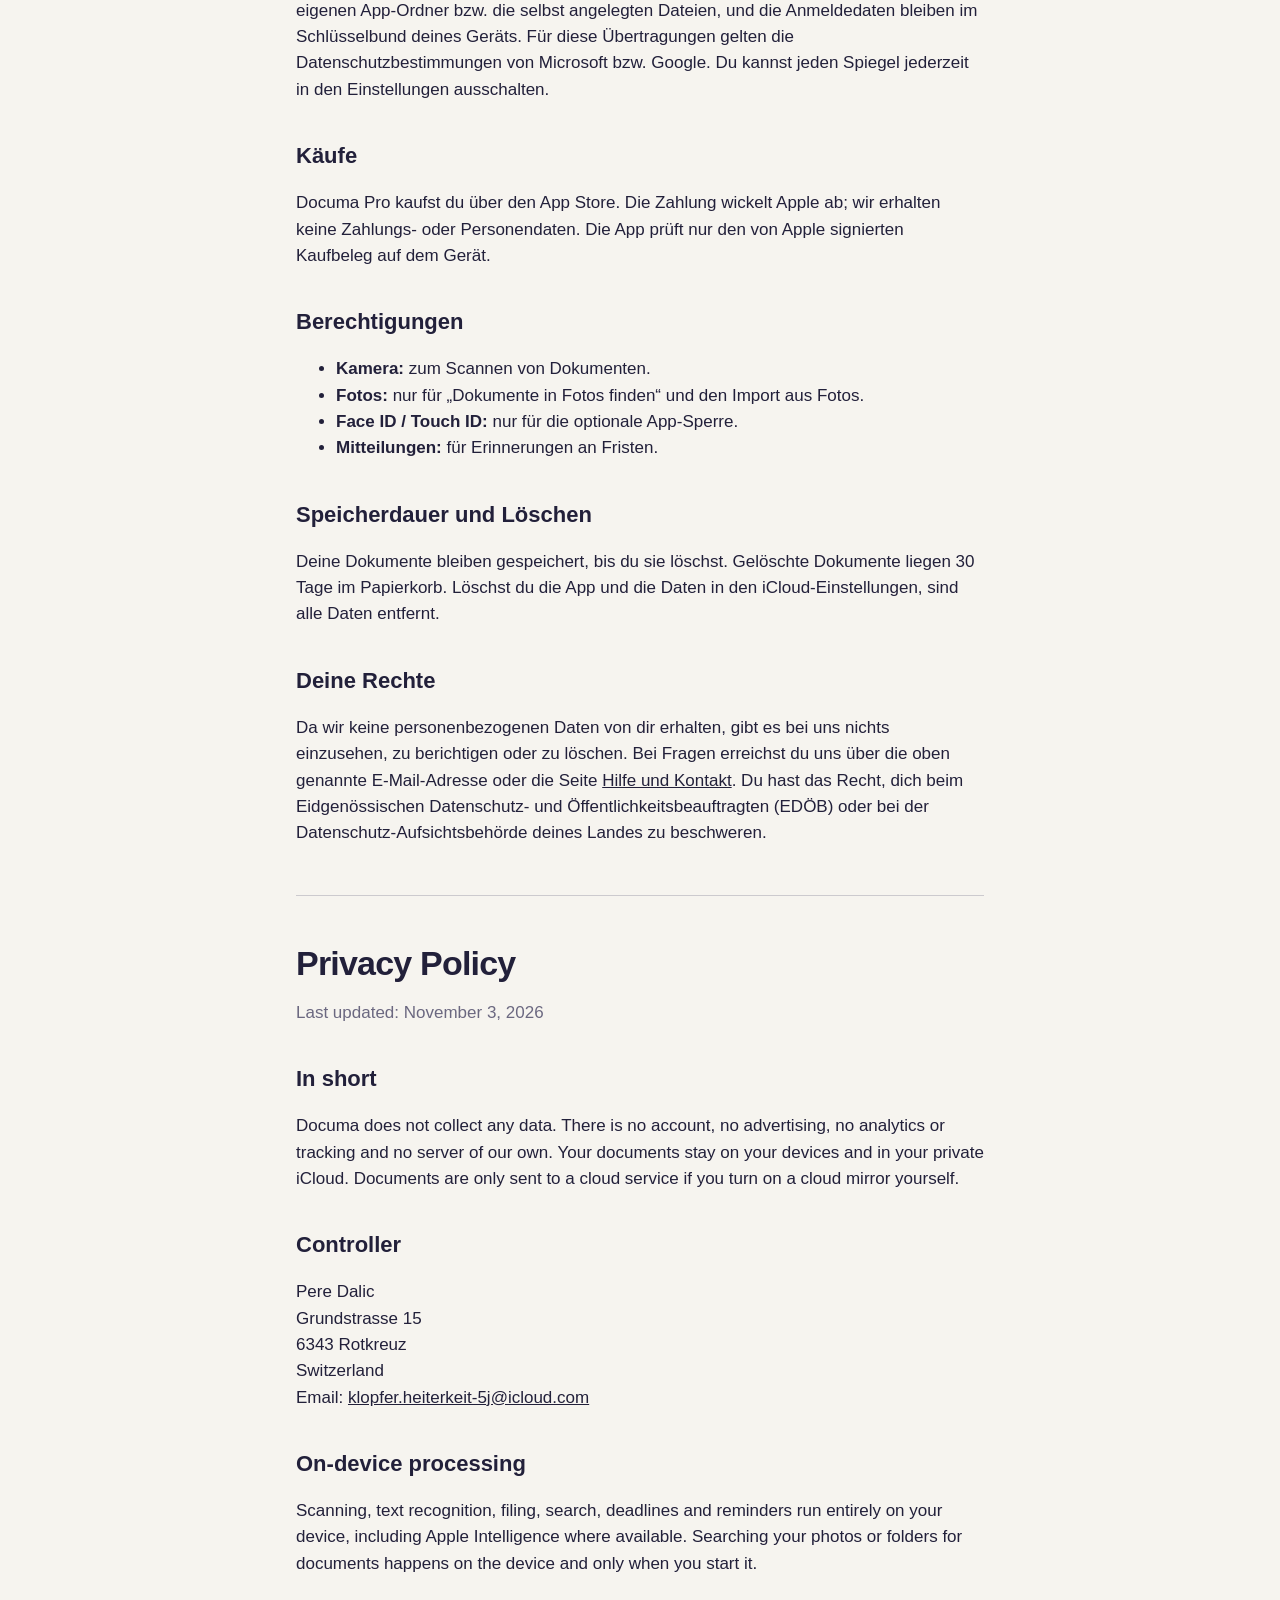
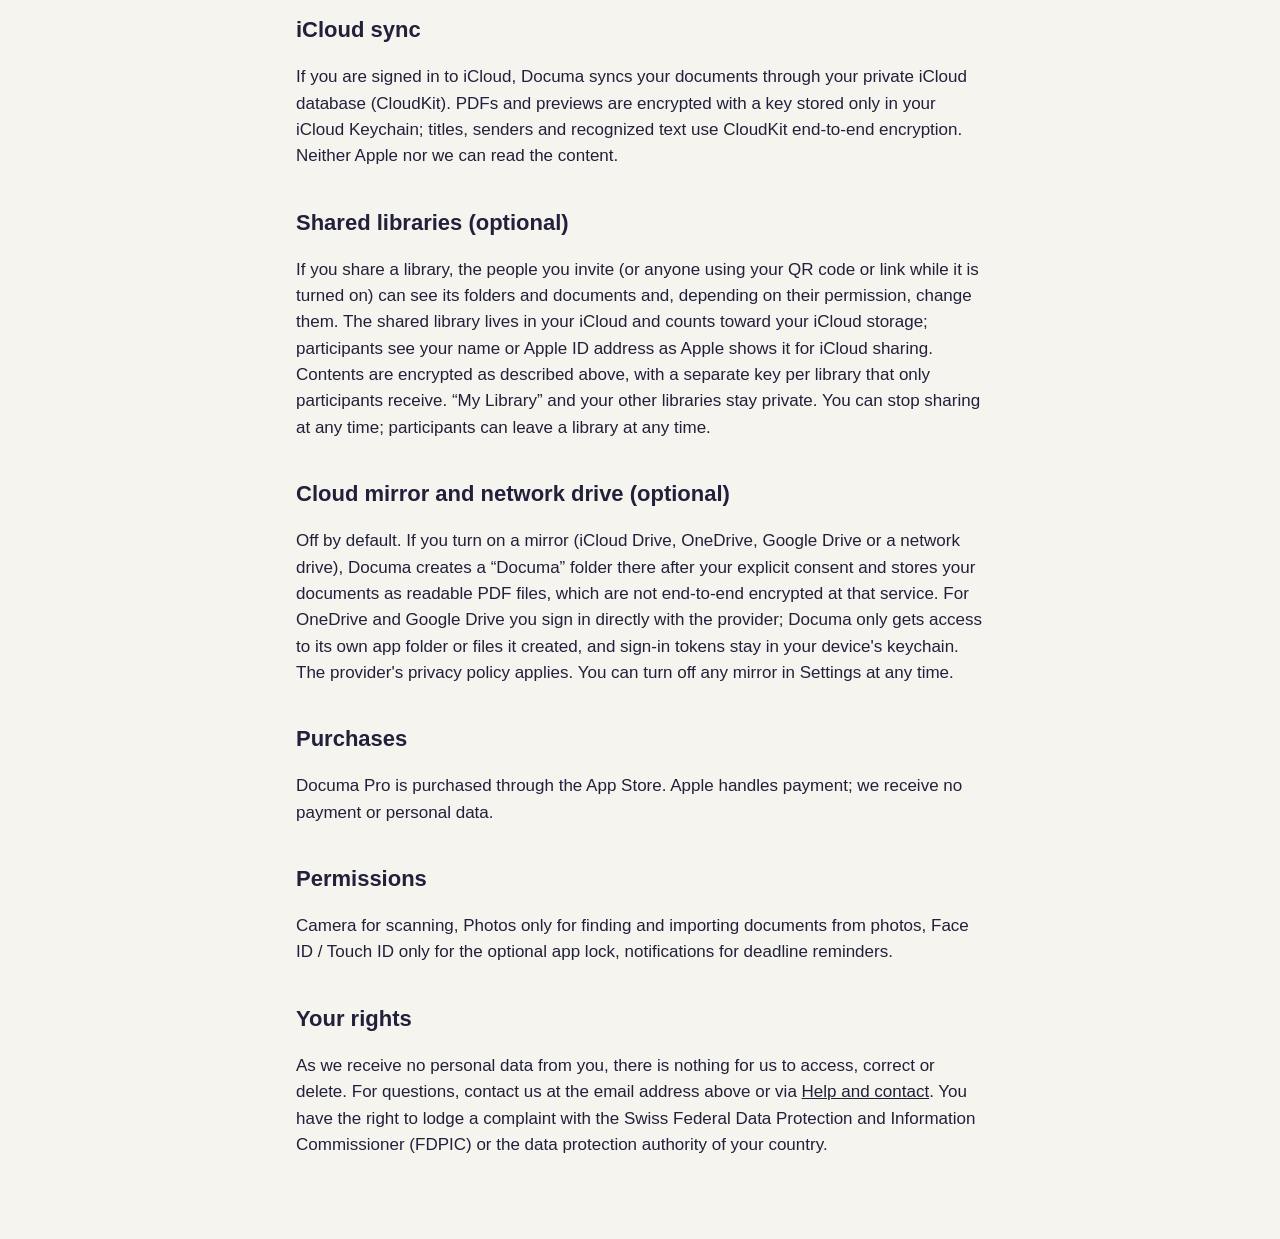
==== commit 0a293353: "Geteilte Ablagen in Hilfe und Datenschutz" ====
--- a/datenschutz.html
+++ b/datenschutz.html
@@ -16,13 +16,16 @@
   <p>Documa sammelt keine Daten. Es gibt kein Konto, keine Werbung, keine Analyse- oder Tracking-Dienste und keinen eigenen Server. Deine Dokumente bleiben auf deinen Geräten und in deiner privaten iCloud. Nur wenn du selbst einen Cloud-Spiegel einschaltest, werden Dokumente an den von dir gewählten Dienst übertragen.</p>
 
   <h2>Verantwortlich</h2>
-  <p>Pere Dalic<br>E-Mail: <a href="mailto:klopfer.heiterkeit-5j@icloud.com">klopfer.heiterkeit-5j@icloud.com</a></p>
+  <p>Pere Dalic<br>Grundstrasse 15<br>6343 Rotkreuz<br>Schweiz<br>E-Mail: <a href="mailto:klopfer.heiterkeit-5j@icloud.com">klopfer.heiterkeit-5j@icloud.com</a></p>
 
   <h2>Verarbeitung auf dem Gerät</h2>
   <p>Scannen, Texterkennung, Einordnung, Suche, Fristen und Erinnerungen laufen vollständig auf deinem Gerät. Auf Geräten mit Apple Intelligence nutzt Documa das Sprachmodell auf dem Gerät; dabei verlassen keine Texte das Gerät. Die Suche nach Dokumenten in Fotos oder Ordnern wertet die Bilder und Dateien nur auf dem Gerät aus, und nur wenn du sie startest.</p>
 
   <h2>iCloud-Synchronisation</h2>
   <p>Wenn du auf deinen Geräten bei iCloud angemeldet bist, gleicht Documa deine Dokumente über deine private iCloud-Datenbank (CloudKit) ab. Die PDF-Dateien und Vorschaubilder sind mit einem Schlüssel verschlüsselt, der nur in deinem iCloud-Schlüsselbund liegt; Titel, Absender und erkannter Text nutzen die Ende-zu-Ende-Verschlüsselung von CloudKit. Weder Apple noch wir können die Inhalte lesen. Es gelten zusätzlich die Datenschutzbestimmungen von Apple.</p>
+
+  <h2>Geteilte Ablagen (freiwillig)</h2>
+  <p>Teilst du eine Ablage, sehen die von dir eingeladenen Personen (oder alle, die deinen QR-Code bzw. Link nutzen, solange er eingeschaltet ist) deren Ordner und Dokumente und je nach Recht auch Änderungen daran. Die geteilte Ablage liegt in deiner iCloud und zählt zu deinem iCloud-Speicher; die Teilnehmer sehen deinen Namen bzw. deine Apple-ID-Adresse, wie Apple das bei iCloud-Freigaben anzeigt. Die Inhalte sind wie oben verschlüsselt, mit einem eigenen Schlüssel je Ablage, den nur die Teilnehmer erhalten. „Meine Ablage“ und deine anderen Ablagen bleiben privat. Du kannst das Teilen jederzeit beenden; Teilnehmer können eine Ablage jederzeit verlassen.</p>
 
   <h2>Cloud-Spiegel und Netzlaufwerk (freiwillig)</h2>
   <p>Standardmässig aus. Schaltest du einen Spiegel ein (iCloud Drive, OneDrive, Google Drive oder ein Netzlaufwerk), legt Documa nach deiner ausdrücklichen Zustimmung dort einen Ordner „Documa“ an und speichert deine Dokumente als lesbare PDF-Dateien. Diese Kopien sind beim jeweiligen Dienst nicht Ende-zu-Ende verschlüsselt. Bei OneDrive und Google Drive meldest du dich direkt beim Anbieter an; Documa erhält nur Zugriff auf den eigenen App-Ordner bzw. die selbst angelegten Dateien, und die Anmeldedaten bleiben im Schlüsselbund deines Geräts. Für diese Übertragungen gelten die Datenschutzbestimmungen von Microsoft bzw. Google. Du kannst jeden Spiegel jederzeit in den Einstellungen ausschalten.</p>
@@ -51,11 +54,13 @@
   <h2>In short</h2>
   <p>Documa does not collect any data. There is no account, no advertising, no analytics or tracking and no server of our own. Your documents stay on your devices and in your private iCloud. Documents are only sent to a cloud service if you turn on a cloud mirror yourself.</p>
   <h2>Controller</h2>
-  <p>Pere Dalic<br>Email: <a href="mailto:klopfer.heiterkeit-5j@icloud.com">klopfer.heiterkeit-5j@icloud.com</a></p>
+  <p>Pere Dalic<br>Grundstrasse 15<br>6343 Rotkreuz<br>Switzerland<br>Email: <a href="mailto:klopfer.heiterkeit-5j@icloud.com">klopfer.heiterkeit-5j@icloud.com</a></p>
   <h2>On-device processing</h2>
   <p>Scanning, text recognition, filing, search, deadlines and reminders run entirely on your device, including Apple Intelligence where available. Searching your photos or folders for documents happens on the device and only when you start it.</p>
   <h2>iCloud sync</h2>
   <p>If you are signed in to iCloud, Documa syncs your documents through your private iCloud database (CloudKit). PDFs and previews are encrypted with a key stored only in your iCloud Keychain; titles, senders and recognized text use CloudKit end-to-end encryption. Neither Apple nor we can read the content.</p>
+  <h2>Shared libraries (optional)</h2>
+  <p>If you share a library, the people you invite (or anyone using your QR code or link while it is turned on) can see its folders and documents and, depending on their permission, change them. The shared library lives in your iCloud and counts toward your iCloud storage; participants see your name or Apple ID address as Apple shows it for iCloud sharing. Contents are encrypted as described above, with a separate key per library that only participants receive. “My Library” and your other libraries stay private. You can stop sharing at any time; participants can leave a library at any time.</p>
   <h2>Cloud mirror and network drive (optional)</h2>
   <p>Off by default. If you turn on a mirror (iCloud Drive, OneDrive, Google Drive or a network drive), Documa creates a “Documa” folder there after your explicit consent and stores your documents as readable PDF files, which are not end-to-end encrypted at that service. For OneDrive and Google Drive you sign in directly with the provider; Documa only gets access to its own app folder or files it created, and sign-in tokens stay in your device's keychain. The provider's privacy policy applies. You can turn off any mirror in Settings at any time.</p>
   <h2>Purchases</h2>
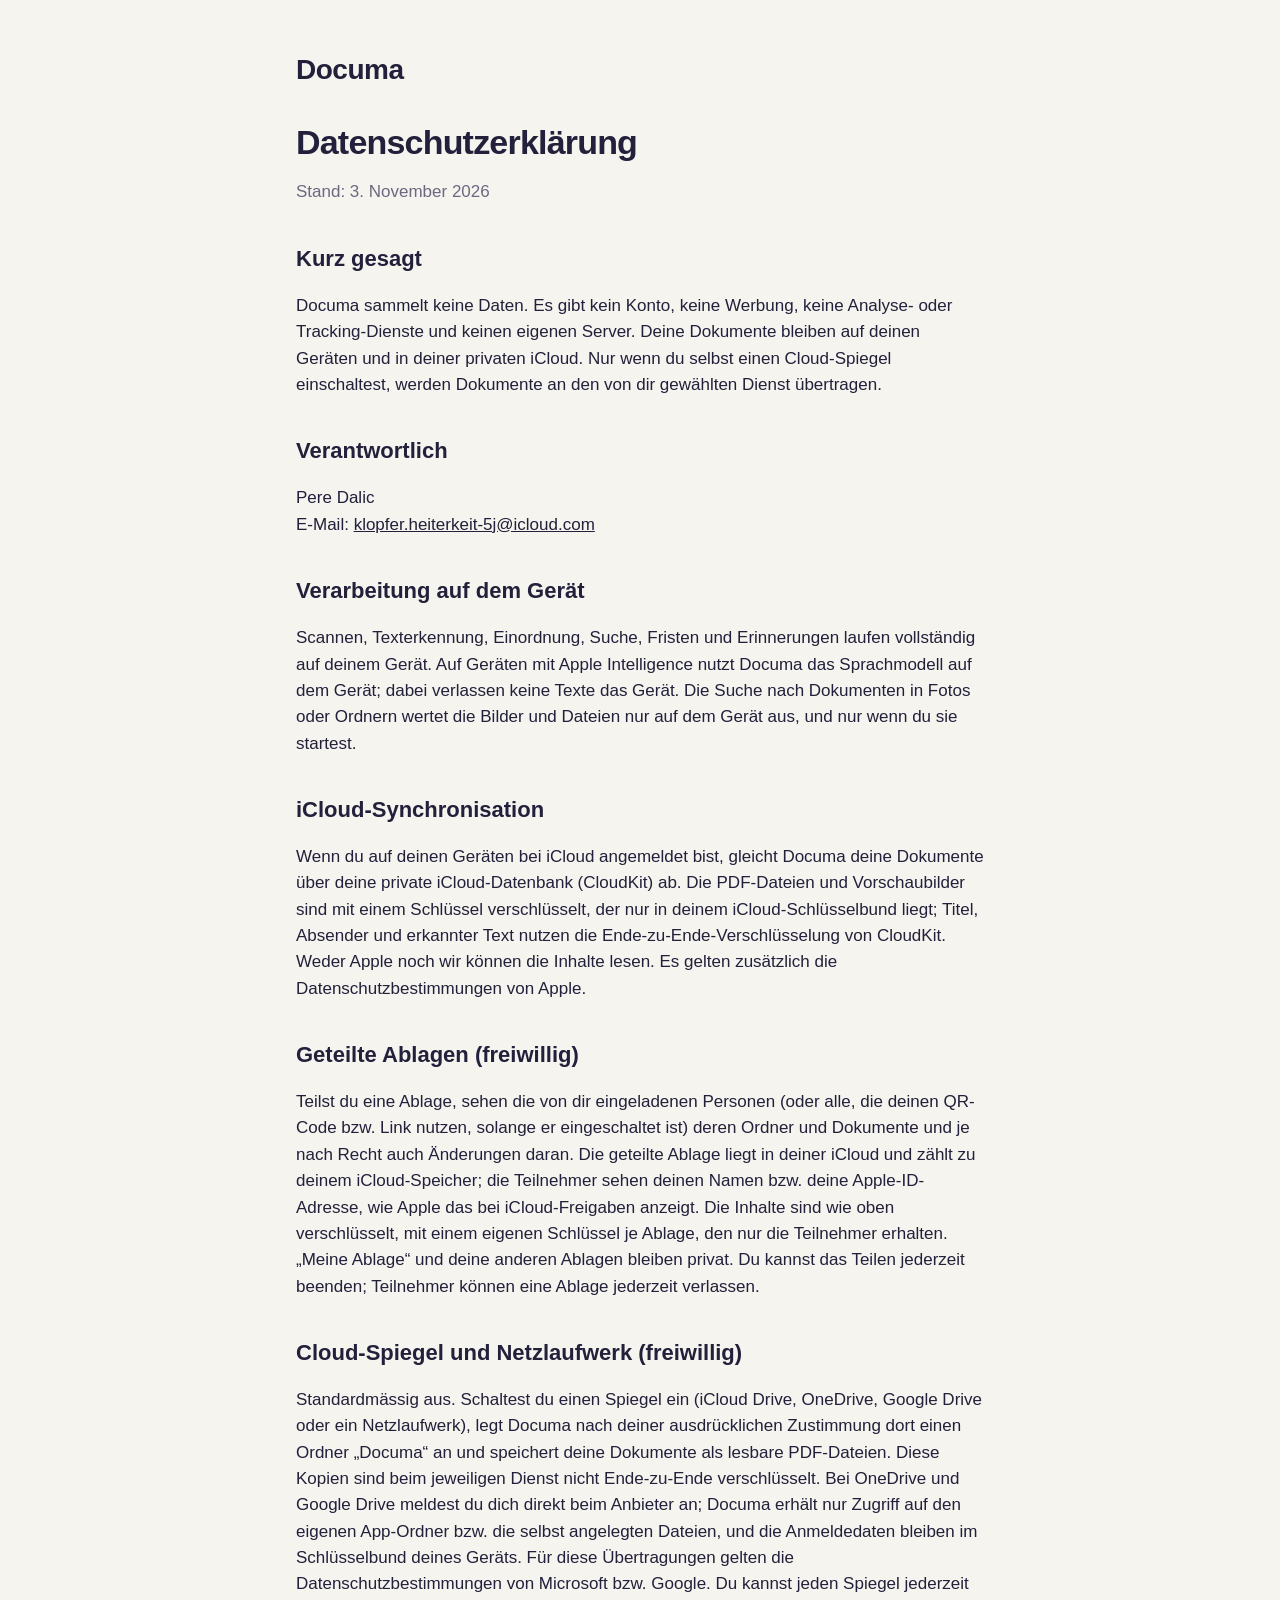
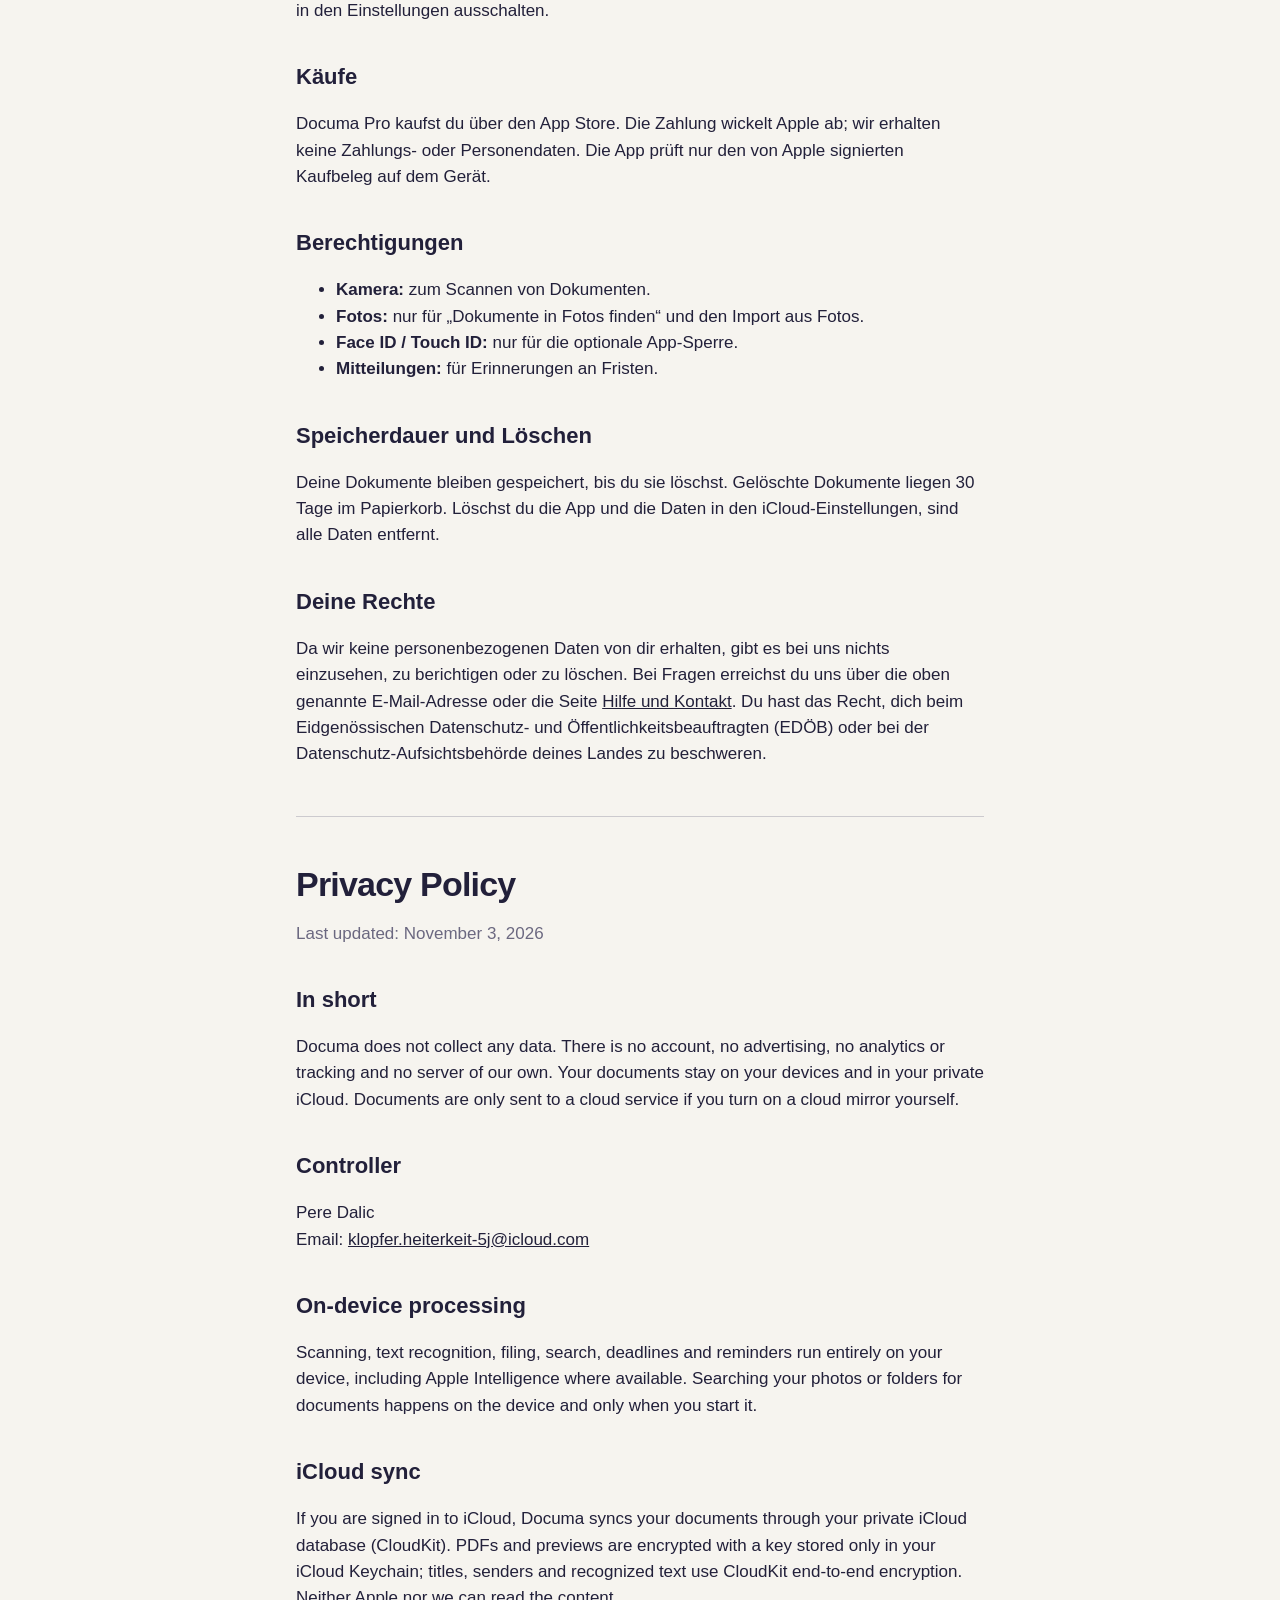
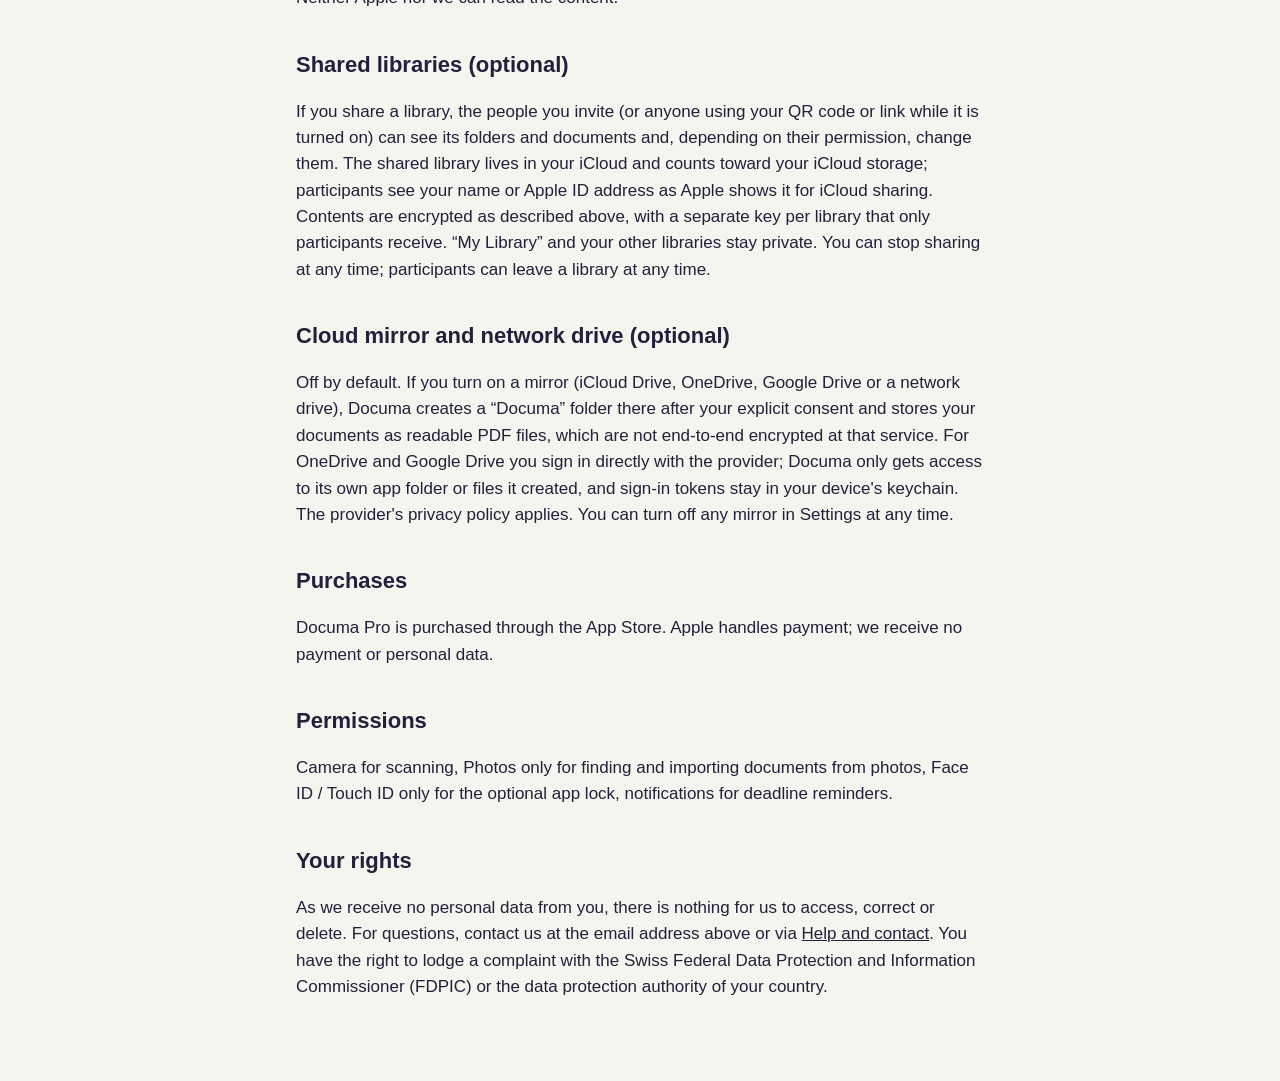
==== commit ef74b386: "Geteilte Ablagen in Hilfe und Datenschutz" ====
--- a/datenschutz.html
+++ b/datenschutz.html
@@ -16,7 +16,7 @@
   <p>Documa sammelt keine Daten. Es gibt kein Konto, keine Werbung, keine Analyse- oder Tracking-Dienste und keinen eigenen Server. Deine Dokumente bleiben auf deinen Geräten und in deiner privaten iCloud. Nur wenn du selbst einen Cloud-Spiegel einschaltest, werden Dokumente an den von dir gewählten Dienst übertragen.</p>
 
   <h2>Verantwortlich</h2>
-  <p>Pere Dalic<br>Grundstrasse 15<br>6343 Rotkreuz<br>Schweiz<br>E-Mail: <a href="mailto:klopfer.heiterkeit-5j@icloud.com">klopfer.heiterkeit-5j@icloud.com</a></p>
+  <p>Pere Dalic<br>E-Mail: <a href="mailto:klopfer.heiterkeit-5j@icloud.com">klopfer.heiterkeit-5j@icloud.com</a></p>
 
   <h2>Verarbeitung auf dem Gerät</h2>
   <p>Scannen, Texterkennung, Einordnung, Suche, Fristen und Erinnerungen laufen vollständig auf deinem Gerät. Auf Geräten mit Apple Intelligence nutzt Documa das Sprachmodell auf dem Gerät; dabei verlassen keine Texte das Gerät. Die Suche nach Dokumenten in Fotos oder Ordnern wertet die Bilder und Dateien nur auf dem Gerät aus, und nur wenn du sie startest.</p>
@@ -54,7 +54,7 @@
   <h2>In short</h2>
   <p>Documa does not collect any data. There is no account, no advertising, no analytics or tracking and no server of our own. Your documents stay on your devices and in your private iCloud. Documents are only sent to a cloud service if you turn on a cloud mirror yourself.</p>
   <h2>Controller</h2>
-  <p>Pere Dalic<br>Grundstrasse 15<br>6343 Rotkreuz<br>Switzerland<br>Email: <a href="mailto:klopfer.heiterkeit-5j@icloud.com">klopfer.heiterkeit-5j@icloud.com</a></p>
+  <p>Pere Dalic<br>Email: <a href="mailto:klopfer.heiterkeit-5j@icloud.com">klopfer.heiterkeit-5j@icloud.com</a></p>
   <h2>On-device processing</h2>
   <p>Scanning, text recognition, filing, search, deadlines and reminders run entirely on your device, including Apple Intelligence where available. Searching your photos or folders for documents happens on the device and only when you start it.</p>
   <h2>iCloud sync</h2>
